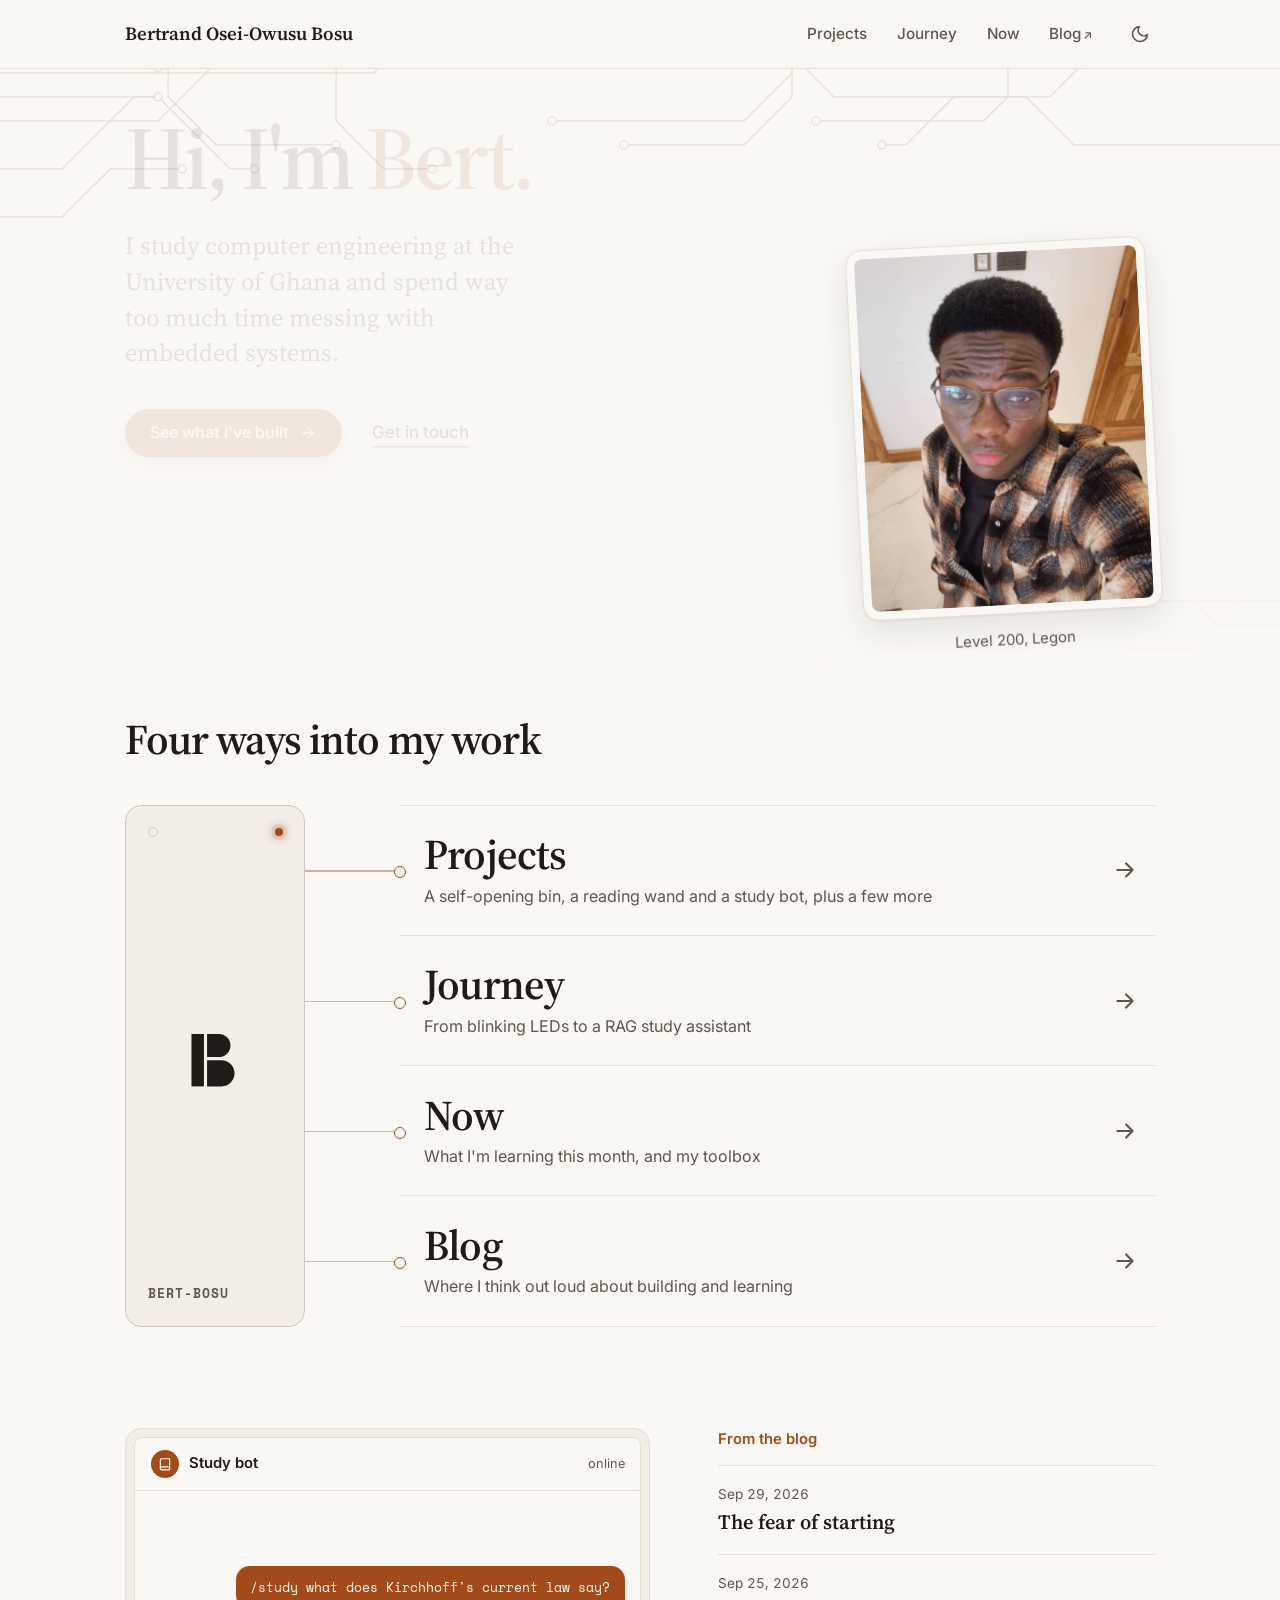
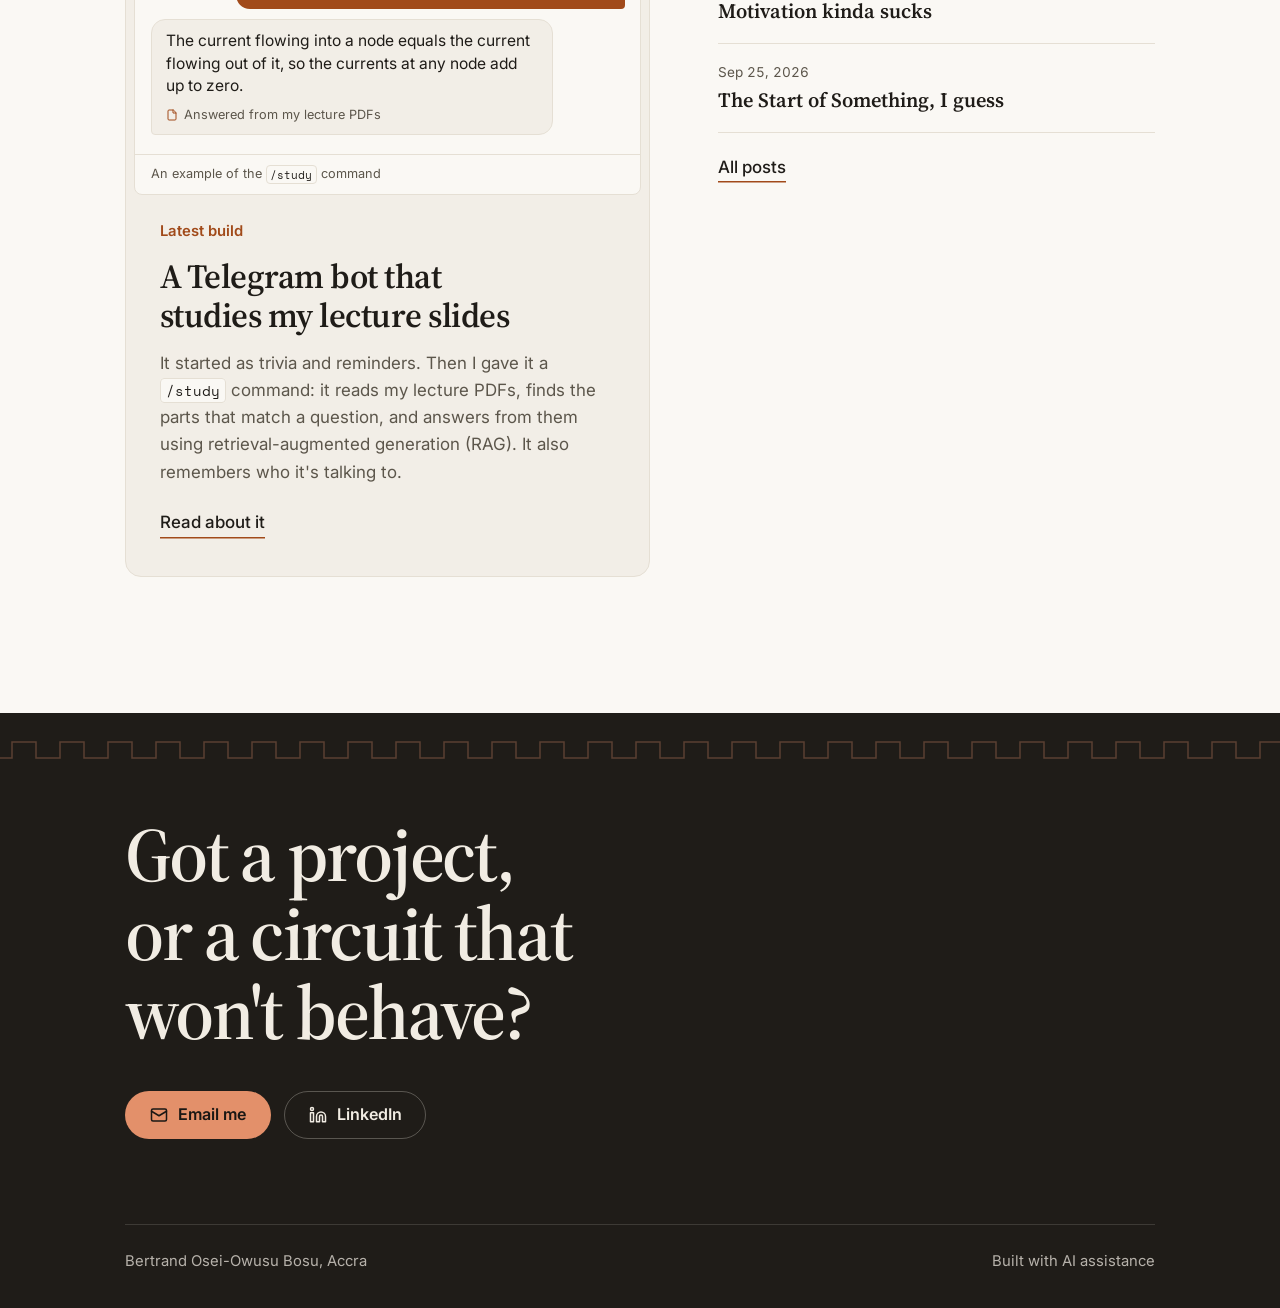
==== index.html @ 5077867e "Redesign: a quieter circuit look with much more motion Applies the "unslop" design rules across ever" ====
<!DOCTYPE html>
<html lang="en">
<head>
  <meta charset="UTF-8">
  <meta name="viewport" content="width=device-width, initial-scale=1, viewport-fit=cover">
  <title>Bertrand Osei-Owusu Bosu</title>
  <meta name="description" content="I study computer engineering at the University of Ghana and build embedded systems and applied AI projects.">
  <meta property="og:type" content="website">
  <meta property="og:title" content="Bertrand Osei-Owusu Bosu">
  <meta property="og:description" content="I study computer engineering at the University of Ghana and build embedded systems and applied AI projects.">
  <meta property="og:url" content="https://bertqrt.github.io/Bert-portfolio/">
  <meta property="og:image" content="https://bertqrt.github.io/Bert-portfolio/media/og.jpg">
  <meta property="og:image:width" content="1200">
  <meta property="og:image:height" content="630">
  <meta property="og:image:alt" content="Bertrand Osei-Owusu Bosu, computer engineering student at the University of Ghana">
  <meta name="twitter:card" content="summary_large_image">
  <meta name="theme-color" content="#faf8f4" media="(prefers-color-scheme: light)">
  <meta name="theme-color" content="#171513" media="(prefers-color-scheme: dark)">
  <link rel="icon" href="data:image/svg+xml,%3Csvg xmlns='http://www.w3.org/2000/svg' viewBox='0 0 64 64'%3E%3Crect width='64' height='64' rx='14' fill='%232c4e72'/%3E%3Cg transform='translate(11 11) scale(0.42)' fill='%23faf7f2'%3E%3Cpath d='M12 8H32V92H12Z'/%3E%3Cpath d='M37 8H56A18.5 18.5 0 0 1 56 45H37Z'/%3E%3Cpath d='M37 50H60A21 21 0 0 1 60 92H37Z'/%3E%3C/g%3E%3C/svg%3E">
  <script>
    (function () {
      var theme = null;
      try { theme = localStorage.getItem('theme'); } catch (e) {}
      if (!theme) theme = window.matchMedia('(prefers-color-scheme: dark)').matches ? 'dark' : 'light';
      document.documentElement.setAttribute('data-theme', theme);
    })();
  </script>
  <link rel="preconnect" href="https://fonts.googleapis.com">
  <link rel="preconnect" href="https://fonts.gstatic.com" crossorigin>
  <link href="https://fonts.googleapis.com/css2?family=Inter:wght@400;500;600&family=Source+Serif+4:opsz,wght@8..60,400;8..60,600&family=Space+Mono:wght@400;700&display=swap" rel="stylesheet">
  <link rel="stylesheet" href="style.css?v=25">
</head>
<body>
  <header class="site-header">
    <div class="wrap header-inner">
      <a class="home-link" href="index.html" aria-label="Bertrand Osei-Owusu Bosu, home" aria-current="page"><svg class="mark" viewBox="0 0 100 100" fill="currentColor" aria-hidden="true"><path d="M12 8H32V92H12Z"/><path d="M37 8H56A18.5 18.5 0 0 1 56 45H37Z"/><path d="M37 50H60A21 21 0 0 1 60 92H37Z"/></svg><span class="name">Bertrand Osei-Owusu Bosu</span></a>
      <nav class="nav" aria-label="Main">
        <a href="projects.html">Projects</a>
        <a href="journey.html">Journey</a>
        <a href="now.html">Now</a>
        <a class="ext" href="https://bertqrt.github.io/bertrandbosu-blog1/">Blog<span aria-hidden="true">&#8599;</span></a>
      </nav>
      <button class="theme-toggle" id="theme-toggle" type="button" aria-label="Toggle light and dark mode">
        <svg class="icon-moon" viewBox="0 0 24 24" fill="none" stroke="currentColor" stroke-width="2" stroke-linecap="round" stroke-linejoin="round" aria-hidden="true"><path d="M21 12.79A9 9 0 1111.21 3a7 7 0 009.79 9.79z"/></svg>
        <svg class="icon-sun" viewBox="0 0 24 24" fill="none" stroke="currentColor" stroke-width="2" stroke-linecap="round" stroke-linejoin="round" aria-hidden="true"><circle cx="12" cy="12" r="4"/><path d="M12 2v2M12 20v2M4.93 4.93l1.41 1.41M17.66 17.66l1.41 1.41M2 12h2M20 12h2M4.93 19.07l1.41-1.41M17.66 6.34l1.41-1.41"/></svg>
      </button>
    </div>
    <span class="scroll-progress" aria-hidden="true"></span>
  </header>

  <main class="wrap">
    <section class="hero">
      <div class="hero-circuit" aria-hidden="true"></div>
      <div class="hero-text">
        <h1 class="split-words">Hi, I'm <span class="accent">Bert.</span></h1>
        <p class="lede">I study computer engineering at the University of Ghana and spend way too much time messing with embedded systems.</p>
        <div class="hero-actions">
          <a class="btn btn-primary magnetic" href="projects.html"><span class="btn-label">See what I've built</span><span class="arrow" aria-hidden="true"><svg viewBox="0 0 24 24" fill="none" stroke="currentColor" stroke-width="2" stroke-linecap="round" stroke-linejoin="round"><path d="M5 12h14M13 6l6 6-6 6"/></svg><svg viewBox="0 0 24 24" fill="none" stroke="currentColor" stroke-width="2" stroke-linecap="round" stroke-linejoin="round"><path d="M5 12h14M13 6l6 6-6 6"/></svg></span></a>
          <a class="link" href="#contact">Get in touch</a>
        </div>
      </div>
      <figure class="photo">
        <div class="photo-card">
          <div class="photo-frame"><img src="photo.jpg" alt="Bert, in a plaid shirt and glasses" width="810" height="1080"></div>
        </div>
        <figcaption class="photo-caption">Level 200, Legon</figcaption>
      </figure>
    </section>

    <section class="board-section" aria-labelledby="board-title">
      <h2 id="board-title" class="section-title split-words">Four ways into my work</h2>
      <div class="board">
        <div class="chip" aria-hidden="true">
          <span class="chip-top"><span class="chip-notch"></span><span class="chip-led"></span></span>
          <svg class="mark" viewBox="0 0 100 100" fill="currentColor"><path d="M12 8H32V92H12Z"/><path d="M37 8H56A18.5 18.5 0 0 1 56 45H37Z"/><path d="M37 50H60A21 21 0 0 1 60 92H37Z"/></svg>
          <span class="chip-name" data-scramble>BERT-BOSU</span>
        </div>
        <ol class="pads">
          <li><a class="pad" href="projects.html"><span class="pulse"></span><span class="pad-text"><span class="pad-title">Projects</span><span class="pad-desc">A self-opening bin, a reading wand and a study bot, plus a few more</span></span><svg class="pad-arrow" viewBox="0 0 24 24" fill="none" stroke="currentColor" stroke-width="2" stroke-linecap="round" stroke-linejoin="round" aria-hidden="true"><path d="M5 12h14M13 6l6 6-6 6"/></svg></a></li>
          <li><a class="pad" href="journey.html"><span class="pulse"></span><span class="pad-text"><span class="pad-title">Journey</span><span class="pad-desc">From blinking LEDs to a RAG study assistant</span></span><svg class="pad-arrow" viewBox="0 0 24 24" fill="none" stroke="currentColor" stroke-width="2" stroke-linecap="round" stroke-linejoin="round" aria-hidden="true"><path d="M5 12h14M13 6l6 6-6 6"/></svg></a></li>
          <li><a class="pad" href="now.html"><span class="pulse"></span><span class="pad-text"><span class="pad-title">Now</span><span class="pad-desc">What I'm learning this month, and my toolbox</span></span><svg class="pad-arrow" viewBox="0 0 24 24" fill="none" stroke="currentColor" stroke-width="2" stroke-linecap="round" stroke-linejoin="round" aria-hidden="true"><path d="M5 12h14M13 6l6 6-6 6"/></svg></a></li>
          <li><a class="pad" href="https://bertqrt.github.io/bertrandbosu-blog1/"><span class="pulse"></span><span class="pad-text"><span class="pad-title">Blog</span><span class="pad-desc">Where I think out loud about building and learning</span></span><svg class="pad-arrow" viewBox="0 0 24 24" fill="none" stroke="currentColor" stroke-width="2" stroke-linecap="round" stroke-linejoin="round" aria-hidden="true"><path d="M5 12h14M13 6l6 6-6 6"/></svg></a></li>
        </ol>
      </div>
    </section>

    <section class="split">
      <article class="feature">
        <figure class="chat" role="img" aria-label="An example chat: I send the bot /study what does Kirchhoff's current law say?, and it answers from my lecture PDFs that the current flowing into a node equals the current flowing out of it.">
          <div class="chat-top" aria-hidden="true">
            <span class="chat-avatar"><svg viewBox="0 0 24 24" fill="none" stroke="currentColor" stroke-width="2" stroke-linecap="round" stroke-linejoin="round"><path d="M4 19.5A2.5 2.5 0 0 1 6.5 17H20V3H6.5A2.5 2.5 0 0 0 4 5.5z"/><path d="M4 19.5A2.5 2.5 0 0 0 6.5 22H20v-5"/></svg></span>
            <span class="chat-name">Study bot</span>
            <span class="chat-status">online</span>
          </div>
          <ol class="chat-log" aria-hidden="true">
            <li class="msg msg-user"><span class="msg-text">/study what does Kirchhoff's current law say?</span></li>
            <li class="msg msg-bot">The current flowing into a node equals the current flowing out of it, so the currents at any node add up to zero.<span class="msg-source"><svg viewBox="0 0 24 24" fill="none" stroke="currentColor" stroke-width="2" stroke-linecap="round" stroke-linejoin="round"><path d="M14 2H6a2 2 0 0 0-2 2v16a2 2 0 0 0 2 2h12a2 2 0 0 0 2-2V8z"/><path d="M14 2v6h6"/></svg>Answered from my lecture PDFs</span></li>
            <li class="msg-typing"><span></span><span></span><span></span></li>
          </ol>
          <figcaption class="chat-caption" aria-hidden="true">An example of the <code>/study</code> command</figcaption>
        </figure>
        <div class="feature-body">
          <p class="eyebrow">Latest build</p>
          <h3>A Telegram bot that studies my lecture slides</h3>
          <p>It started as trivia and reminders. Then I gave it a <code>/study</code> command: it reads my lecture PDFs, finds the parts that match a question, and answers from them using retrieval-augmented generation (RAG). It also remembers who it's talking to.</p>
          <a class="link" href="projects.html#telegram-bot">Read about it</a>
        </div>
      </article>
      <div class="writing">
        <p class="eyebrow">From the blog</p>
        <ul class="writing-list">
          <li><a href="https://bertqrt.github.io/bertrandbosu-blog1/writing/the-fear-of-starting/"><span class="date">Sep 29, 2026</span><span class="title">The fear of starting</span><svg viewBox="0 0 24 24" fill="none" stroke="currentColor" stroke-width="2" stroke-linecap="round" stroke-linejoin="round" aria-hidden="true"><path d="M7 17 17 7M8 7h9v9"/></svg></a></li>
          <li><a href="https://bertqrt.github.io/bertrandbosu-blog1/writing/motivation-kinda-sucks/"><span class="date">Sep 25, 2026</span><span class="title">Motivation kinda sucks</span><svg viewBox="0 0 24 24" fill="none" stroke="currentColor" stroke-width="2" stroke-linecap="round" stroke-linejoin="round" aria-hidden="true"><path d="M7 17 17 7M8 7h9v9"/></svg></a></li>
          <li><a href="https://bertqrt.github.io/bertrandbosu-blog1/writing/the-start-of-something-i-guess/"><span class="date">Sep 25, 2026</span><span class="title">The Start of Something, I guess</span><svg viewBox="0 0 24 24" fill="none" stroke="currentColor" stroke-width="2" stroke-linecap="round" stroke-linejoin="round" aria-hidden="true"><path d="M7 17 17 7M8 7h9v9"/></svg></a></li>
        </ul>
        <a class="link writing-more" href="https://bertqrt.github.io/bertrandbosu-blog1/">All posts</a>
      </div>
    </section>
  </main>

  <footer class="site-footer" id="contact">
    <div class="clock-wave" aria-hidden="true"></div>
    <div class="wrap footer-inner">
      <p class="footer-big split-words">Got a project, or a circuit that won't behave?</p>
      <div class="footer-actions">
        <a class="btn btn-primary magnetic email-link" href="#" data-user="bertrandoseiowusu22" data-domain="gmail.com"><svg viewBox="0 0 24 24" fill="none" stroke="currentColor" stroke-width="2" stroke-linecap="round" stroke-linejoin="round" aria-hidden="true"><rect x="2" y="4" width="20" height="16" rx="2"/><path d="m22 7-10 6L2 7"/></svg><span class="btn-label">Email me</span></a>
        <a class="btn btn-ghost magnetic" href="https://www.linkedin.com/in/bertbnk/"><svg viewBox="0 0 24 24" fill="none" stroke="currentColor" stroke-width="2" stroke-linecap="round" stroke-linejoin="round" aria-hidden="true"><path d="M16 8a6 6 0 0 1 6 6v7h-4v-7a2 2 0 0 0-4 0v7h-4v-7a6 6 0 0 1 6-6z"/><rect x="2" y="9" width="4" height="12"/><circle cx="4" cy="4" r="2"/></svg><span class="btn-label">LinkedIn</span></a>
      </div>
      <div class="footer-bottom">
        <span>Bertrand Osei-Owusu Bosu, Accra</span>
        <span>Built with AI assistance</span>
      </div>
    </div>
  </footer>

  <div class="toast" role="status" aria-live="polite"></div>

  <button id="back-to-top" class="back-to-top" type="button" aria-label="Back to top">
    <svg class="ring" viewBox="0 0 50 50" aria-hidden="true"><circle cx="25" cy="25" r="24"/></svg>
    <svg class="arrow-up" viewBox="0 0 24 24" fill="none" stroke="currentColor" stroke-width="2" stroke-linecap="round" stroke-linejoin="round" aria-hidden="true"><path d="M12 19V5M5 12l7-7 7 7"/></svg>
  </button>

  <script src="script.js?v=25"></script>
</body>
</html>
---- style.css ----
* { margin: 0; padding: 0; box-sizing: border-box; }

a, button { -webkit-tap-highlight-color: rgba(0, 0, 0, 0); }

/* ==========================================================================
   Design tokens
   One accent (copper), one type scale, one spacing rhythm, one set of easings.
   Dark values live under [data-theme="dark"].
   ========================================================================== */

:root {
  --paper: #faf8f4;
  --paper-2: #f2eee7;
  --ink: #1f1c18;
  --ink-soft: #5c564b;
  --line: #e5dfd4;
  --line-strong: #cfc7b9;
  --copper: #a14a1a;
  --on-copper: #fffaf4;
  --copper-wash: color-mix(in srgb, var(--copper) 10%, transparent);
  --accent: var(--copper);
  --dark: #1f1c18;          /* the always-dark footer and video bezel */
  --dark-ink: #f1ece3;
  --on-dark: #e3906a;       /* copper on the dark surfaces */
  --header-bg: rgba(250, 248, 244, 0.72);
  --header-solid: rgba(250, 248, 244, 0.96);
  --shadow: 0 1px 2px rgba(31, 28, 24, 0.06), 0 12px 32px rgba(31, 28, 24, 0.1);

  --serif: "Source Serif 4", Georgia, serif;
  --sans: "Inter", system-ui, sans-serif;
  --mono: "Space Mono", ui-monospace, monospace;

  --fs-display: clamp(3rem, 7vw, 5.75rem);
  --fs-h1: clamp(2.5rem, 6.4vw, 4.75rem);
  --fs-h2: clamp(1.75rem, 3.6vw, 2.5rem);
  --fs-h3: clamp(1.5rem, 2.8vw, 2rem);
  --fs-lede: clamp(1.15rem, 2.2vw, 1.45rem);
  --fs-small: 0.875rem;
  --fs-xs: 0.75rem;

  --r-lg: 16px;
  --r-md: 10px;
  --r-sm: 6px;

  --ease-out: cubic-bezier(0.16, 1, 0.3, 1);
  --ease-in: cubic-bezier(0.7, 0, 0.84, 0);
  --ease-in-out: cubic-bezier(0.65, 0, 0.35, 1);
  --ease-spring: cubic-bezier(0.34, 1.56, 0.64, 1);

  --gutter: 1.5rem;
  --max: 1080px;
}

[data-theme="dark"] {
  --paper: #171513;
  --paper-2: #201d1a;
  --ink: #f1ece3;
  --ink-soft: #aea597;
  --line: #2f2a25;
  --line-strong: #48413a;
  --copper: #e3906a;
  --on-copper: #1a1714;
  --dark: #0f0e0c;
  --header-bg: rgba(23, 21, 19, 0.72);
  --header-solid: rgba(23, 21, 19, 0.96);
  --shadow: 0 1px 2px rgba(0, 0, 0, 0.3), 0 12px 32px rgba(0, 0, 0, 0.4);
}

@media (prefers-reduced-motion: no-preference) {
  html { scroll-behavior: smooth; }
}

body {
  background: var(--paper);
  color: var(--ink);
  font-family: var(--sans);
  font-size: 1rem;
  line-height: 1.6;
  overflow-x: hidden;
  -webkit-font-smoothing: antialiased;
}

a { color: inherit; text-decoration: none; }

a:focus-visible,
button:focus-visible {
  outline: 2px solid var(--copper);
  outline-offset: 3px;
  border-radius: 2px;
}

::selection { background: var(--copper); color: var(--on-copper); }

h1, h2, h3 { text-wrap: balance; }
p { text-wrap: pretty; }

.wrap {
  max-width: var(--max);
  margin: 0 auto;
  padding: 0 var(--gutter);
}

/* Small upright label above a block */
.eyebrow {
  font-size: var(--fs-small);
  font-weight: 600;
  color: var(--copper);
  margin-bottom: 0.75rem;
}

.num { font-variant-numeric: tabular-nums; }

/* ==========================================================================
   Header
   ========================================================================== */

/* Phones get a near-solid header; the frosted blur has to be redrawn every
   frame of a scroll, which only desktop GPUs handle well. */
.site-header {
  position: sticky;
  top: 0;
  z-index: 20;
  background: var(--header-solid);
  border-bottom: 1px solid var(--line);
}

@media (hover: hover) and (pointer: fine) {
  @supports ((backdrop-filter: blur(1px)) or (-webkit-backdrop-filter: blur(1px))) {
    .site-header {
      background: var(--header-bg);
      backdrop-filter: blur(14px) saturate(1.2);
      -webkit-backdrop-filter: blur(14px) saturate(1.2);
    }
  }
}

/* How far down the page you are, as a copper trace along the header's edge */
.scroll-progress {
  position: absolute;
  left: 0;
  right: 0;
  bottom: -1px;
  height: 2px;
  background: var(--copper);
  transform-origin: 0 50%;
  transform: scaleX(0);
  pointer-events: none;
}

.header-inner {
  display: flex;
  align-items: center;
  gap: 2rem;
  height: 4rem;
}

.home-link {
  position: relative;
  display: inline-flex;
  align-items: center;
  min-height: 2.2rem;
  font-family: var(--serif);
  font-weight: 600;
  font-size: 1.1rem;
  white-space: nowrap;
  transition: color 0.15s ease;
}

/* Scrolled down, the name folds into the B mark. script.js splits the name
   into letters and toggles .folded on the header. */
.home-link .name { display: inline-block; }

.home-link .ch {
  display: inline-block;
  white-space: pre;
  transition:
    transform 0.5s var(--ease-out) var(--unfold-d, 0ms),
    opacity 0.4s ease var(--unfold-d, 0ms);
}

.folded .home-link .ch {
  transform: translateX(var(--x, 0));
  opacity: 0;
  transition:
    transform 0.45s var(--ease-in-out) var(--fold-d, 0ms),
    opacity 0.32s ease calc(var(--fold-d, 0ms) + 0.12s);
}

.home-link .mark {
  position: absolute;
  left: 0;
  top: 50%;
  width: 1.75rem;
  height: 1.75rem;
  margin-top: -0.875rem;
  opacity: 0;
  transform: scale(0.72);
  transform-origin: 20% 55%;
  transition: transform 0.35s var(--ease-in-out), opacity 0.22s ease;
  pointer-events: none;
}

.folded .home-link .mark {
  opacity: 1;
  transform: none;
  transition: transform 0.5s var(--ease-spring) 0.3s, opacity 0.28s ease 0.3s;
  pointer-events: auto;
}

.folded .home-link .name { pointer-events: none; }

@media (prefers-reduced-motion: reduce) {
  .home-link .ch, .folded .home-link .ch,
  .home-link .mark, .folded .home-link .mark { transition: opacity 0.15s ease; transform: none; }
}

.home-link:hover { color: var(--copper); }

.nav {
  display: flex;
  gap: 1.75rem;
  margin-left: auto;
  font-size: 0.9rem;
  font-weight: 500;
}

.nav a {
  position: relative;
  color: var(--ink-soft);
  padding: 0.6rem 0;
  transition: color 0.15s ease;
}

/* Hover draws an underline from the left; the current page keeps it */
.nav a::after {
  content: "";
  position: absolute;
  left: 0;
  right: 0;
  bottom: 0.2rem;
  height: 1.5px;
  background: currentColor;
  border-radius: 2px;
  transform: scaleX(0);
  transform-origin: right center;
  transition: transform 0.4s var(--ease-out);
}

.nav a:hover { color: var(--ink); }
.nav a:hover::after { transform: scaleX(1); transform-origin: left center; }

.nav a[aria-current="page"] { color: var(--ink); }
.nav a[aria-current="page"]::after {
  background: var(--copper);
  height: 2px;
  bottom: -2px;
  transform: scaleX(1);
}

.nav .ext span { font-size: 0.8em; margin-left: 0.15em; }

.theme-toggle {
  position: relative;
  background: none;
  border: none;
  cursor: pointer;
  color: var(--ink-soft);
  display: inline-flex;
  align-items: center;
  padding: 0.25rem;
  transition: color 0.15s ease;
}

.theme-toggle::after { content: ""; position: absolute; inset: -10px; }
.theme-toggle:hover { color: var(--copper); }
.theme-toggle svg { width: 20px; height: 20px; }
.theme-toggle .icon-sun { display: none; }
[data-theme="dark"] .theme-toggle .icon-sun { display: block; }
[data-theme="dark"] .theme-toggle .icon-moon { display: none; }

/* ==========================================================================
   Buttons and links
   ========================================================================== */

.btn {
  position: relative;
  display: inline-flex;
  align-items: center;
  gap: 0.6rem;
  min-height: 48px;
  padding: 0 1.4rem;
  border-radius: 999px;
  font-weight: 600;
  font-size: 0.95rem;
  border: 1.5px solid transparent;
  cursor: pointer;
  translate: var(--mx, 0) var(--my, 0);
  transition:
    translate 0.5s var(--ease-out),
    scale 0.2s var(--ease-out),
    background-color 0.2s ease,
    color 0.2s ease,
    border-color 0.2s ease,
    box-shadow 0.3s ease;
}

.btn svg { width: 18px; height: 18px; flex-shrink: 0; }
.btn .btn-label { translate: var(--lx, 0) var(--ly, 0); transition: translate 0.5s var(--ease-out); }

.btn-primary {
  background: var(--copper);
  color: var(--on-copper);
  box-shadow: 0 6px 20px -6px color-mix(in srgb, var(--copper) 70%, transparent);
}

.btn-primary:hover {
  box-shadow: 0 10px 28px -6px color-mix(in srgb, var(--copper) 80%, transparent);
}

.btn-ghost {
  border-color: var(--line-strong);
  color: var(--ink);
}

.btn-ghost:hover { border-color: var(--ink); }

.btn:active { scale: 0.96; }

/* The arrow slides out and a copy slides in behind it */
.btn .arrow { position: relative; width: 18px; height: 18px; overflow: hidden; }
.btn .arrow svg { position: absolute; inset: 0; transition: transform 0.45s var(--ease-out); }
.btn .arrow svg + svg { transform: translateX(-120%); }
.btn:hover .arrow svg:first-child { transform: translateX(120%); }
.btn:hover .arrow svg + svg { transform: none; }

/* On the dark footer */
.site-footer .btn-primary { background: var(--on-dark); color: #1a1714; box-shadow: none; }
.site-footer .btn-primary:hover { box-shadow: 0 0 0 6px rgba(227, 144, 106, 0.18); }
.site-footer .btn-ghost { border-color: rgba(241, 236, 227, 0.28); color: var(--dark-ink); }
.site-footer .btn-ghost:hover { border-color: var(--dark-ink); }

/* Underlined text link: the copper line wipes away and redraws on hover */
.link {
  position: relative;
  display: inline-block;
  font-weight: 500;
  padding-bottom: 2px;
  background:
    linear-gradient(var(--copper), var(--copper)) 0 100% / 100% 1.5px no-repeat;
  transition: color 0.15s ease;
}

.link:hover { color: var(--copper); animation: relink 0.6s var(--ease-out); }

@keyframes relink {
  0% { background-size: 100% 1.5px; background-position: 100% 100%; }
  45% { background-size: 0% 1.5px; background-position: 100% 100%; }
  46% { background-size: 0% 1.5px; background-position: 0 100%; }
  100% { background-size: 100% 1.5px; background-position: 0 100%; }
}

/* ==========================================================================
   Home: hero
   ========================================================================== */

.hero {
  position: relative;
  isolation: isolate;
  display: grid;
  grid-template-columns: minmax(0, 1fr) 300px;
  gap: 4rem;
  align-items: center;
  padding: 6rem 0 6rem;
}

/* Faint PCB traces behind the hero, drawn by script.js. A copper copy of
   them shows through a soft circle that follows the cursor. */
.hero-circuit {
  position: absolute;
  z-index: -1;
  top: -4rem;
  bottom: 0;
  left: 50%;
  width: 100vw;
  margin-left: -50vw;
  pointer-events: none;
  -webkit-mask-image: linear-gradient(to bottom, #000 55%, transparent);
  mask-image: linear-gradient(to bottom, #000 55%, transparent);
}

.hero-circuit svg { position: absolute; inset: 0; width: 100%; height: 100%; overflow: visible; }
.hero-circuit .bed path { stroke: var(--line); }
.hero-circuit .bed circle { stroke: var(--line); fill: var(--paper); }
.hero-circuit .flow path { stroke: var(--copper); stroke-linecap: round; }
.hero-circuit .hot { opacity: 0; transition: opacity 0.4s ease; }
.hero-circuit .hot path { stroke: var(--copper); }
.hero-circuit .hot circle { stroke: var(--copper); fill: var(--paper); }
.hero-circuit.lit .hot { opacity: 0.7; }

.hero-circuit .hot {
  -webkit-mask-image: radial-gradient(220px circle at var(--cx, -999px) var(--cy, -999px), #000 0%, transparent 70%);
  mask-image: radial-gradient(220px circle at var(--cx, -999px) var(--cy, -999px), #000 0%, transparent 70%);
}

.hero h1 {
  font-family: var(--serif);
  font-weight: 600;
  font-size: var(--fs-display);
  line-height: 1;
  letter-spacing: -0.035em;
  margin-bottom: 1.5rem;
}

.hero h1 .accent { color: var(--copper); }

.lede {
  font-family: var(--serif);
  font-size: var(--fs-lede);
  line-height: 1.45;
  max-width: 34ch;
  margin-bottom: 2.25rem;
}

.hero-actions {
  display: flex;
  flex-wrap: wrap;
  align-items: center;
  gap: 1.75rem;
}

/* Photo: a clean card that tilts toward the cursor */
.photo {
  justify-self: end;
  width: 100%;
  max-width: 300px;
  perspective: 900px;
}

.photo-card {
  position: relative;
  padding: 8px;
  border-radius: var(--r-lg);
  background: var(--paper);
  border: 1px solid var(--line);
  box-shadow: var(--shadow);
  transform: rotateX(var(--rx, 0deg)) rotateY(var(--ry, 0deg));
  transform-style: preserve-3d;
  transition: transform 0.6s var(--ease-out);
}

.photo-card.tilting { transition: transform 0.12s linear; }

/* the glare that follows the cursor across the card */
.photo-card::after {
  content: "";
  position: absolute;
  inset: 0;
  border-radius: inherit;
  background: radial-gradient(circle at var(--gx, 50%) var(--gy, 0%), rgba(255, 255, 255, 0.35), transparent 55%);
  opacity: 0;
  transition: opacity 0.4s ease;
  pointer-events: none;
}

.photo-card.tilting::after { opacity: 1; }

/* inner radius = outer radius - padding */
.photo-frame {
  position: relative;
  aspect-ratio: 4 / 5;
  overflow: hidden;
  border-radius: calc(var(--r-lg) - 8px);
  background: var(--paper-2);
}

.photo-frame img {
  display: block;
  width: 100%;
  height: 100%;
  object-fit: cover;
  object-position: 50% 30%;
}

/* Loading state: a shimmer until the photo arrives, then it fades in */
.js .photo-frame:not(.loaded) img { opacity: 0; }
.js .photo-frame img { transition: opacity 0.6s ease; }
.js .photo-frame:not(.loaded)::before {
  content: "";
  position: absolute;
  inset: 0;
  background: linear-gradient(100deg, transparent 30%, color-mix(in srgb, var(--paper) 70%, transparent) 50%, transparent 70%);
  background-size: 250% 100%;
  animation: shimmer 1.4s linear infinite;
}

@keyframes shimmer { from { background-position: 150% 0; } to { background-position: -100% 0; } }

.photo-caption {
  margin-top: 0.9rem;
  font-size: var(--fs-small);
  color: var(--ink-soft);
  text-align: center;
}

/* ==========================================================================
   Home: the board (main navigation)
   ========================================================================== */

.board-section { padding: 2rem 0 6rem; }

.section-title {
  font-family: var(--serif);
  font-weight: 600;
  font-size: var(--fs-h2);
  line-height: 1.1;
  letter-spacing: -0.02em;
  margin-bottom: 2.5rem;
}

.board {
  display: grid;
  grid-template-columns: 180px minmax(0, 1fr);
  column-gap: 5.5rem;
}

/* The chip: an outline with an orientation dot, a power LED and its marking */
.chip {
  position: relative;
  border-radius: var(--r-lg);
  border: 1.5px solid var(--line-strong);
  background: var(--paper-2);
  padding: 1.25rem;
  display: flex;
  flex-direction: column;
  justify-content: space-between;
  min-height: 100%;
}

.chip-top { display: flex; align-items: center; justify-content: space-between; }

.chip-notch {
  width: 10px;
  height: 10px;
  border-radius: 50%;
  border: 1.5px solid var(--line-strong);
}

.chip-led {
  width: 8px;
  height: 8px;
  border-radius: 50%;
  background: var(--line-strong);
  transition: background-color 0.3s ease 0.9s, box-shadow 0.3s ease 0.9s;
}

.board.powered .chip-led {
  background: var(--copper);
  box-shadow: 0 0 0 4px var(--copper-wash), 0 0 12px var(--copper);
}

.chip .mark {
  width: 46%;
  margin: 1.5rem auto;
  color: var(--line-strong);
  transition: color 0.6s ease 0.6s;
}

.board.powered .chip .mark { color: var(--ink); }

.chip-name {
  font-family: var(--mono);
  font-weight: 700;
  font-size: var(--fs-xs);
  letter-spacing: 0.08em;
  color: var(--ink-soft);
}

.pads { list-style: none; }

.pad {
  position: relative;
  display: grid;
  grid-template-columns: minmax(0, 1fr) auto;
  align-items: center;
  gap: 1.5rem;
  padding: 1.5rem 1rem 1.5rem 0;
  border-bottom: 1px solid var(--line);
  background: linear-gradient(90deg, var(--copper-wash), transparent 85%) no-repeat 0 0 / 0% 100%;
  transition: background-size 0.6s var(--ease-out);
}

.pads li:first-child .pad { border-top: 1px solid var(--line); }

/* The copper trace from the chip to this row */
.pad::before {
  content: "";
  position: absolute;
  top: 50%;
  right: 100%;
  width: 5.5rem;
  height: 1.5px;
  background: var(--copper);
  opacity: 0.4;
  transform-origin: left center;
  transition: opacity 0.2s ease;
}

/* The via where the trace lands */
.pad::after {
  content: "";
  position: absolute;
  top: 50%;
  left: -5px;
  width: 10px;
  height: 10px;
  margin-top: -4px;
  border-radius: 50%;
  background: var(--paper);
  border: 1.5px solid var(--copper);
  transition: background-color 0.2s ease;
}

.pad-text { padding-left: 1.5rem; transition: transform 0.5s var(--ease-out); }

.pad-title {
  display: block;
  font-family: var(--serif);
  font-weight: 600;
  font-size: var(--fs-h2);
  line-height: 1.1;
  letter-spacing: -0.02em;
  transition: color 0.2s ease;
}

.pad-desc {
  display: block;
  color: var(--ink-soft);
  font-size: 0.95rem;
  margin-top: 0.35rem;
}

.pad-arrow {
  width: 26px;
  height: 26px;
  color: var(--ink-soft);
  transition: transform 0.5s var(--ease-out), color 0.2s ease;
}

.pad:hover, .pad:focus-visible { background-size: 100% 100%; }
.pad:hover .pad-text, .pad:focus-visible .pad-text { transform: translateX(0.5rem); }
.pad:hover::before, .pad:focus-visible::before { opacity: 1; }
.pad:hover::after, .pad:focus-visible::after { background: var(--copper); }
.pad:hover .pad-title, .pad:focus-visible .pad-title { color: var(--copper); }
.pad:hover .pad-arrow, .pad:focus-visible .pad-arrow { transform: translateX(4px) rotate(-45deg); color: var(--copper); }

/* A pulse of current runs along the trace on hover */
.pulse {
  position: absolute;
  top: 50%;
  right: 100%;
  width: 5.5rem;
  height: 6px;
  margin-top: -2.25px;
  overflow: hidden;
  pointer-events: none;
}

.pulse::before {
  content: "";
  position: absolute;
  inset: 0;
  background: linear-gradient(90deg, transparent calc(100% - 18px), var(--copper) calc(100% - 18px));
  border-radius: 3px;
  opacity: 0;
  transform: translateX(-100%);
}

@media (prefers-reduced-motion: no-preference) {
  .pad:hover .pulse::before,
  .pad:focus-visible .pulse::before { animation: current 0.8s linear infinite; }
}

@keyframes current {
  0% { transform: translateX(-100%); opacity: 1; }
  100% { transform: translateX(100%); opacity: 1; }
}

/* ==========================================================================
   Home: latest build + writing
   ========================================================================== */

.split {
  display: grid;
  grid-template-columns: minmax(0, 1.2fr) minmax(0, 1fr);
  gap: 4rem;
  padding: 0 0 6rem;
}

.feature {
  align-self: start;
  padding: 8px;
  border-radius: var(--r-lg);
  border: 1px solid var(--line);
  background: var(--paper-2);
}

.feature-body { padding: 1.5rem 1.5rem 1.75rem; }

.feature h3 {
  font-family: var(--serif);
  font-weight: 600;
  font-size: var(--fs-h3);
  line-height: 1.15;
  letter-spacing: -0.015em;
  margin-bottom: 0.9rem;
}

.feature p:not(.eyebrow) {
  color: var(--ink-soft);
  max-width: 52ch;
  margin-bottom: 1.4rem;
}

.feature code,
.project code {
  font-family: var(--mono);
  font-size: 0.85em;
  background: var(--paper);
  border: 1px solid var(--line);
  border-radius: 4px;
  padding: 0.05em 0.35em;
  color: var(--ink);
}

.project code { background: var(--paper-2); }

/* The study bot, shown working: an example /study exchange that plays when
   the card scrolls into view. Inner radius = card radius - card padding. */
.chat {
  border-radius: calc(var(--r-lg) - 8px);
  background: var(--paper);
  border: 1px solid var(--line);
  overflow: hidden;
}

.chat-top {
  display: flex;
  align-items: center;
  gap: 0.6rem;
  padding: 0.7rem 0.9rem;
  border-bottom: 1px solid var(--line);
  font-size: var(--fs-small);
}

.chat-avatar {
  display: inline-flex;
  align-items: center;
  justify-content: center;
  width: 28px;
  height: 28px;
  border-radius: 50%;
  background: var(--copper);
  color: var(--on-copper);
}

.chat-avatar svg { width: 14px; height: 14px; }

.chat-name { font-weight: 600; }

.chat-status {
  margin-left: auto;
  font-size: var(--fs-xs);
  color: var(--ink-soft);
  transition: color 0.2s ease;
}

.chat[data-step="2"] .chat-status { color: var(--copper); }

.chat-log {
  list-style: none;
  position: relative;
  display: flex;
  flex-direction: column;
  gap: 0.6rem;
  padding: 1rem 0.9rem 1.1rem;
  min-height: 15.5rem;
  justify-content: flex-end;
  font-size: 0.92rem;
  line-height: 1.45;
}

.msg {
  max-width: 85%;
  padding: 0.6rem 0.85rem;
  border-radius: 14px;
}

.msg-user {
  align-self: flex-end;
  background: var(--copper);
  color: var(--on-copper);
  border-bottom-right-radius: 4px;
}

.msg-user .msg-text { font-family: var(--mono); font-size: 0.85em; }

.msg-bot {
  align-self: flex-start;
  background: var(--paper-2);
  border: 1px solid var(--line);
  border-bottom-left-radius: 4px;
}

.msg-source {
  display: flex;
  align-items: center;
  gap: 0.35rem;
  margin-top: 0.45rem;
  font-size: var(--fs-xs);
  color: var(--ink-soft);
}

.msg-source svg { width: 12px; height: 12px; color: var(--copper); }

/* "typing…" sits where the bot's reply will appear */
.msg-typing {
  position: absolute;
  left: 0.9rem;
  bottom: 1.1rem;
  display: flex;
  gap: 4px;
  padding: 0.75rem 0.9rem;
  background: var(--paper-2);
  border: 1px solid var(--line);
  border-radius: 14px;
  border-bottom-left-radius: 4px;
}

.msg-typing span {
  width: 6px;
  height: 6px;
  border-radius: 50%;
  background: var(--ink-soft);
}

.chat-caption {
  padding: 0.55rem 0.9rem;
  border-top: 1px solid var(--line);
  font-size: var(--fs-xs);
  color: var(--ink-soft);
}

/* Animation states, set by script.js */
.chat.playing .msg,
.chat.playing .msg-source {
  transition: opacity 0.35s ease, transform 0.55s var(--ease-spring);
}

.chat.playing .msg-user { transform-origin: 100% 100%; }
.chat.playing .msg-bot, .chat.playing .msg-typing { transform-origin: 0 100%; }

.chat.playing[data-step="0"] .msg-user,
.chat.playing:not([data-step="2"]) .msg-typing,
.chat.playing[data-step="0"] .msg-bot,
.chat.playing[data-step="1"] .msg-bot,
.chat.playing[data-step="2"] .msg-bot {
  opacity: 0;
  transform: translateY(8px) scale(0.92);
}

.chat.playing[data-step="3"] .msg-source { opacity: 0; transform: translateY(4px); }
.chat.playing.fading .msg { opacity: 0; transform: translateY(-6px); transition-duration: 0.35s; }

@media (prefers-reduced-motion: no-preference) {
  .msg-typing span { animation: blink 1s ease-in-out infinite; }
  .msg-typing span:nth-child(2) { animation-delay: 0.15s; }
  .msg-typing span:nth-child(3) { animation-delay: 0.3s; }
}

@keyframes blink {
  0%, 60%, 100% { transform: none; opacity: 0.4; }
  30% { transform: translateY(-4px); opacity: 1; }
}

.caret {
  display: inline-block;
  width: 1px;
  height: 1em;
  margin-left: 1px;
  vertical-align: -0.12em;
  background: currentColor;
  animation: caret 0.9s steps(1) infinite;
}

@keyframes caret { 50% { opacity: 0; } }

/* Writing list */
.writing-list { list-style: none; }

.writing-list a {
  position: relative;
  display: grid;
  grid-template-columns: minmax(0, 1fr) auto;
  align-items: center;
  column-gap: 1rem;
  padding: 1.1rem 0;
  border-top: 1px solid var(--line);
}

.writing-list li:last-child a { border-bottom: 1px solid var(--line); }

.writing-list .date {
  grid-row: 1;
  font-size: 0.8rem;
  color: var(--ink-soft);
  font-variant-numeric: tabular-nums;
}

.writing-list .title {
  grid-row: 2;
  font-family: var(--serif);
  font-weight: 600;
  font-size: 1.2rem;
  line-height: 1.3;
  margin-top: 0.15rem;
  transition: color 0.2s ease, transform 0.5s var(--ease-out);
}

.writing-list svg {
  grid-row: 1 / 3;
  grid-column: 2;
  width: 20px;
  height: 20px;
  color: var(--copper);
  opacity: 0;
  transform: translate(-10px, 10px);
  transition: opacity 0.25s ease, transform 0.5s var(--ease-out);
}

.writing-list a:hover .title { color: var(--copper); transform: translateX(4px); }
.writing-list a:hover svg { opacity: 1; transform: none; }

.writing-more { margin-top: 1.25rem; }

/* ==========================================================================
   Page intros (Projects, Journey, Now)
   ========================================================================== */

.page-intro {
  padding: 4rem 0 3rem;
  max-width: 820px;
}

.page-intro h1 {
  font-family: var(--serif);
  font-weight: 600;
  font-size: var(--fs-h1);
  line-height: 1.02;
  letter-spacing: -0.035em;
  margin-bottom: 1.4rem;
}

.page-intro p {
  font-family: var(--serif);
  font-size: var(--fs-lede);
  line-height: 1.45;
  color: var(--ink-soft);
  max-width: 42ch;
}

.back-home {
  display: inline-flex;
  align-items: center;
  gap: 0.45rem;
  min-height: 44px;
  margin-bottom: 1.25rem;
  font-size: var(--fs-small);
  font-weight: 500;
  color: var(--ink-soft);
  transition: color 0.15s ease;
}

.back-home svg {
  width: 1rem;
  height: 1rem;
  transition: transform 0.4s var(--ease-out);
}

.back-home:hover, .back-home:focus-visible { color: var(--copper); }
.back-home:hover svg, .back-home:focus-visible svg { transform: translateX(-4px); }

/* ==========================================================================
   Projects
   ========================================================================== */

/* Filter pills: a single ink pill slides to whichever is chosen */
.filters {
  position: relative;
  display: inline-flex;
  flex-wrap: wrap;
  gap: 0.25rem;
  padding: 4px;
  margin-bottom: 2rem;
  border: 1px solid var(--line);
  border-radius: 999px;
}

.filter-thumb {
  position: absolute;
  top: 0;
  left: 0;
  border-radius: 999px;
  background: var(--ink);
  pointer-events: none;
  opacity: 0;
  transition:
    transform 0.55s var(--ease-spring),
    width 0.55s var(--ease-spring),
    height 0.55s var(--ease-spring);
}

.filters.has-thumb .filter-thumb { opacity: 1; }
.filters.no-anim .filter-thumb { transition: none; }

.filter {
  position: relative;
  display: inline-flex;
  align-items: center;
  gap: 0.4rem;
  font: inherit;
  font-size: var(--fs-small);
  font-weight: 500;
  color: var(--ink-soft);
  background: none;
  border: none;
  border-radius: 999px;
  padding: 0 1rem;
  min-height: 40px;
  cursor: pointer;
  transition: color 0.3s ease;
}

.filter:hover { color: var(--ink); }

.filter-count {
  font-size: var(--fs-xs);
  font-variant-numeric: tabular-nums;
  opacity: 0.65;
}

.filter[aria-pressed="true"] { color: var(--paper); }
.filters:not(.has-thumb) .filter[aria-pressed="true"] { background: var(--ink); }

.project-list { list-style: none; }

.project {
  position: relative;
  display: grid;
  grid-template-columns: 3.5rem minmax(0, 1fr) 280px;
  gap: 0 2.5rem;
  padding: 3rem 0;
  border-top: 1px solid var(--line);
  scroll-margin-top: 5rem;
}

.project:last-child { border-bottom: 1px solid var(--line); }

/* hover draws a copper line along the top border */
.project::before {
  content: "";
  position: absolute;
  top: -1px;
  left: 0;
  right: 0;
  height: 1px;
  background: var(--copper);
  transform: scaleX(0);
  transform-origin: left center;
  transition: transform 0.7s var(--ease-out);
}

@media (hover: hover) {
  .project:hover::before { transform: scaleX(1); }
}

.project[hidden] { display: none; }

.project-num {
  font-family: var(--serif);
  font-weight: 600;
  font-size: 1.25rem;
  line-height: 2.1;
  color: var(--ink-soft);
  font-variant-numeric: tabular-nums;
  transition: color 0.3s ease;
}

.project:hover .project-num { color: var(--copper); }

.project h2 {
  font-family: var(--serif);
  font-weight: 600;
  font-size: var(--fs-h3);
  line-height: 1.12;
  letter-spacing: -0.02em;
  margin-bottom: 0.85rem;
}

/* The main project gets more room */
.project.featured h2 { font-size: var(--fs-h1); letter-spacing: -0.03em; margin-bottom: 1.1rem; }
.project.featured .project-body > p:first-of-type { font-family: var(--serif); font-size: var(--fs-lede); line-height: 1.45; color: var(--ink); }
.project.featured .project-num { line-height: 3.2; }

.project-body > p { color: var(--ink-soft); max-width: 54ch; }
.project-body > p + p { margin-top: 0.8rem; }

.project-links {
  display: flex;
  flex-wrap: wrap;
  gap: 1.25rem;
  margin-top: 1.25rem;
  font-size: 0.92rem;
}

/* Datasheet-style parts list: mono, because it is data */
.spec {
  align-self: start;
  font-family: var(--mono);
  font-size: 0.78rem;
  line-height: 1.5;
  border-top: 1.5px solid var(--ink);
  padding-top: 0.75rem;
}

.spec-title {
  font-family: var(--sans);
  font-weight: 600;
  font-size: var(--fs-xs);
  color: var(--ink-soft);
  margin-bottom: 0.5rem;
}

.spec ul { list-style: none; }

.spec li {
  display: flex;
  align-items: baseline;
  gap: 0.4rem;
  padding: 0.18rem 0;
}

.spec li::after {
  content: "";
  order: 1;
  flex: 1;
  min-width: 1rem;
  border-bottom: 1px dotted var(--line-strong);
  transform-origin: left center;
}

.spec li span:last-child {
  order: 2;
  color: var(--ink-soft);
  text-align: right;
}

.spec li:hover::after { border-bottom-color: var(--copper); }
.spec li:hover span:last-child { color: var(--ink); }

/* The leaders draw out when the list scrolls in (script.js adds .drawn) */
@media (prefers-reduced-motion: no-preference) {
  .js .spec.wait li::after { transform: scaleX(0); }
  .js .spec li::after { transition: transform 0.6s var(--ease-out) calc(var(--n, 0) * 60ms); }
}

/* "See it working" media drawer */
.drawer-toggle {
  display: inline-flex;
  align-items: center;
  gap: 0.7rem;
  margin-top: 1.5rem;
  min-height: 44px;
  padding: 0 1.1rem 0 0.4rem;
  border-radius: 999px;
  background: var(--paper-2);
  border: 1px solid var(--line);
  font: inherit;
  font-size: 0.95rem;
  color: var(--ink);
  cursor: pointer;
  transition: border-color 0.2s ease, background-color 0.2s ease;
}

.drawer-icon {
  display: inline-flex;
  align-items: center;
  justify-content: center;
  width: 32px;
  height: 32px;
  border-radius: 50%;
  background: var(--copper);
  color: var(--on-copper);
  transition: transform 0.5s var(--ease-spring);
}

.drawer-icon svg { width: 16px; height: 16px; }
.drawer-label { font-weight: 600; }
.drawer-count { font-size: var(--fs-xs); color: var(--ink-soft); font-variant-numeric: tabular-nums; }

.drawer-toggle:hover { border-color: var(--copper); }
.drawer-toggle[aria-expanded="true"] .drawer-icon { transform: rotate(135deg); }

.drawer {
  grid-column: 2 / -1;
  display: grid;
  grid-template-rows: 0fr;
}

.drawer.open { grid-template-rows: 1fr; }

html:not(.js) .drawer { grid-template-rows: 1fr; }
html:not(.js) .drawer-toggle { display: none; }

.drawer-inner { overflow: hidden; min-height: 0; }
.drawer:not(.open) .drawer-inner { visibility: hidden; }
html:not(.js) .drawer-inner { visibility: visible; }

/* The bench: a quiet dot grid, like perfboard */
.bench {
  display: flex;
  width: fit-content;
  max-width: 100%;
  gap: 2rem;
  align-items: flex-start;
  overflow-x: auto;
  scroll-snap-type: x mandatory;
  margin-top: 1.75rem;
  padding: 2rem;
  border-radius: var(--r-lg);
  border: 1px solid var(--line);
  background-color: var(--paper-2);
  background-image: radial-gradient(color-mix(in srgb, var(--ink-soft) 22%, transparent) 1px, transparent 1.5px);
  background-size: 20px 20px;
  background-position: 10px 10px;
}

.bench-log {
  width: 250px;
  max-width: 72vw;
  align-self: stretch;
  display: flex;
  flex-direction: column;
  padding-top: 8px;
}

.bench-log-title {
  font-size: var(--fs-small);
  font-weight: 600;
  color: var(--copper);
  margin-bottom: 0.6rem;
}

.bench-log ol { list-style: none; border-left: 1.5px solid color-mix(in srgb, var(--copper) 45%, transparent); }

.bench-log button {
  position: relative;
  display: block;
  width: 100%;
  min-height: 44px;
  text-align: left;
  background: none;
  border: none;
  font: inherit;
  font-size: 0.9rem;
  line-height: 1.4;
  color: var(--ink-soft);
  padding: 0.45rem 0 0.45rem 1.1rem;
  cursor: pointer;
  transition: color 0.15s ease;
}

.bench-log button span {
  display: block;
  font-size: var(--fs-xs);
  font-weight: 600;
  font-variant-numeric: tabular-nums;
  color: var(--ink);
}

.bench-log button::before {
  content: "";
  position: absolute;
  left: -6px;
  top: 0.7rem;
  width: 10px;
  height: 10px;
  border-radius: 50%;
  background: var(--paper-2);
  border: 1.5px solid var(--copper);
  transition: background-color 0.15s ease, transform 0.4s var(--ease-spring);
}

.bench-log button:hover { color: var(--ink); }
.bench-log button:hover::before,
.bench-log button.now::before { background: var(--copper); }
.bench-log button.now::before { transform: scale(1.3); }
.bench-log button.now { color: var(--ink); }

.media-item { flex: 0 0 auto; scroll-snap-align: start; }

.bench .player { margin-top: 0; width: 270px; max-width: 72vw; }

.shot { width: 270px; max-width: 72vw; }

.shot img {
  display: block;
  width: 100%;
  height: auto;
  border-radius: var(--r-md);
  box-shadow: var(--shadow);
}

.shot figcaption,
.player figcaption {
  font-size: var(--fs-small);
  color: var(--ink-soft);
  margin-top: 0.6rem;
}

/* Video player: a dark bezel, copper controls */
.player { margin-top: 1.75rem; width: 100%; max-width: 300px; }

.player-screen {
  position: relative;
  background: var(--dark);
  border-radius: 14px 14px 0 0;
  padding: 8px 8px 0;
  box-shadow: var(--shadow);
}

/* inner radius = 14px bezel - 8px padding */
.player video {
  display: block;
  width: 100%;
  height: auto;
  aspect-ratio: 9 / 16;
  object-fit: cover;
  border-radius: 6px;
  background: #0f0d0b;
  cursor: pointer;
}

.player-big {
  position: absolute;
  top: 50%;
  left: 50%;
  width: 64px;
  height: 64px;
  margin: -32px 0 0 -32px;
  border-radius: 50%;
  border: none;
  background: var(--on-dark);
  color: #1a1714;
  display: none;
  align-items: center;
  justify-content: center;
  cursor: pointer;
  box-shadow: 0 0 0 8px rgba(227, 144, 106, 0.25), 0 8px 20px rgba(0, 0, 0, 0.35);
  transition: transform 0.4s var(--ease-spring), opacity 0.2s ease;
}

/* the triangle's visual centre sits right of its box, so nudge it */
.player-big svg { width: 26px; height: 26px; margin-left: 3px; }
.player-big:hover { transform: scale(1.08); }

.player.ready .player-big { display: flex; }
.player.playing .player-big { opacity: 0; transform: scale(0.6); pointer-events: none; }

/* Loading state: a spinning copper arc while the video buffers */
.player-spinner {
  position: absolute;
  top: 50%;
  left: 50%;
  width: 44px;
  height: 44px;
  margin: -26px 0 0 -22px;
  border-radius: 50%;
  border: 3px solid rgba(241, 236, 227, 0.2);
  border-top-color: var(--on-dark);
  opacity: 0;
  pointer-events: none;
  transition: opacity 0.2s ease;
  animation: spin 0.8s linear infinite;
}

.player.loading .player-spinner { opacity: 1; }
.player.loading .player-big { opacity: 0; }

@keyframes spin { to { transform: rotate(360deg); } }

.player-bar {
  display: none;
  flex-wrap: wrap;
  align-items: center;
  gap: 0 2px;
  background: var(--dark);
  color: var(--dark-ink);
  border-radius: 0 0 14px 14px;
  padding: 2px 8px 6px;
}

.player.ready .player-bar { display: flex; }

.player-btn {
  flex-shrink: 0;
  width: 36px;
  height: 40px;
  display: inline-flex;
  align-items: center;
  justify-content: center;
  background: none;
  border: none;
  border-radius: 50%;
  color: var(--dark-ink);
  cursor: pointer;
  transition: color 0.15s ease, background-color 0.15s ease;
}

.player-btn:hover { color: var(--on-dark); background: rgba(241, 236, 227, 0.08); }
.player-btn svg { width: 18px; height: 18px; }

.player .i-pause,
.player.playing .i-play,
.player .i-muted,
.player.muted .i-sound { display: none; }

.player.playing .i-pause,
.player.muted .i-muted { display: block; }

.player-big .i-play { display: block; }

.player-seek {
  --p: 0%;
  order: -1;
  flex: 1 0 100%;
  min-width: 0;
  height: 22px;
  margin: 0;
  background: transparent;
  -webkit-appearance: none;
  appearance: none;
  cursor: pointer;
}

.player-seek::-webkit-slider-runnable-track {
  height: 3px;
  border-radius: 2px;
  background: linear-gradient(to right, var(--on-dark) var(--p), rgba(241, 236, 227, 0.22) var(--p));
}

.player-seek::-moz-range-track {
  height: 3px;
  border-radius: 2px;
  background: linear-gradient(to right, var(--on-dark) var(--p), rgba(241, 236, 227, 0.22) var(--p));
}

.player-seek::-webkit-slider-thumb {
  -webkit-appearance: none;
  width: 14px;
  height: 14px;
  margin-top: -5.5px;
  border-radius: 50%;
  background: #1f1c18;
  border: 3px solid var(--on-dark);
  transition: transform 0.15s ease;
}

.player-seek:hover::-webkit-slider-thumb,
.player-seek:active::-webkit-slider-thumb { transform: scale(1.25); }

.player-seek::-moz-range-thumb {
  width: 8px;
  height: 8px;
  border-radius: 50%;
  background: #1f1c18;
  border: 3px solid var(--on-dark);
}

.player-seek:focus-visible { outline: 2px solid var(--on-dark); outline-offset: 2px; border-radius: 4px; }

.player-time {
  flex: 1;
  font-size: var(--fs-xs);
  color: rgba(241, 236, 227, 0.75);
  font-variant-numeric: tabular-nums;
  padding: 0 0.15rem;
}

.also {
  margin: 3rem 0 6rem;
  color: var(--ink-soft);
  max-width: 62ch;
}

.also strong { color: var(--ink); font-weight: 600; }

/* ==========================================================================
   Journey
   ========================================================================== */

.journey {
  position: relative;
  list-style: none;
  padding-bottom: 6rem;
  --step: 4rem;
}

.journey-trace {
  position: absolute;
  inset: 0;
  width: 100%;
  height: 100%;
  overflow: visible;
  pointer-events: none;
}

/* Clips the copper copy of the trace; script.js slides it as you scroll */
.journey-fill {
  position: absolute;
  inset: 0;
  overflow: hidden;
  pointer-events: none;
  will-change: transform;
}

.journey-fill .journey-trace { will-change: transform; }

.journey-trace .bed { stroke: var(--line); }
.journey-trace .live { stroke: var(--copper); }

/* The spark at the front of the current */
.journey-spark {
  position: absolute;
  top: 0;
  left: 0;
  width: 10px;
  height: 10px;
  margin: -5px 0 0 -5px;
  border-radius: 50%;
  background: var(--copper);
  box-shadow: 0 0 0 4px var(--copper-wash), 0 0 18px 2px var(--copper);
  pointer-events: none;
  opacity: 0;
  transition: opacity 0.3s ease;
  will-change: transform;
  z-index: 2;
}

.journey-spark.on { opacity: 1; }

.chapter {
  position: relative;
  margin-left: calc(var(--i, 0) * var(--step));
  padding: 0 0 4.5rem 3rem;
  max-width: 640px;
}

.chapter:last-child { padding-bottom: 0; }

html:not(.js) .chapter::before {
  content: "";
  position: absolute;
  left: 7px;
  top: 0;
  bottom: 0;
  border-left: 2px solid var(--line);
}

.via {
  position: absolute;
  left: 0;
  top: 0.35rem;
  width: 16px;
  height: 16px;
  border-radius: 50%;
  background: var(--paper);
  border: 2.5px solid var(--line-strong);
  z-index: 1;
}

/* Lighting up fades a copper disc in on top (opacity runs on the GPU) */
.via::after {
  content: "";
  position: absolute;
  inset: -2.5px;
  border-radius: 50%;
  background: var(--copper);
  box-shadow: 0 0 0 4px var(--paper);
  opacity: 0;
  transition: opacity 0.3s ease;
}

/* ...and a ring ripples out once */
.via::before {
  content: "";
  position: absolute;
  inset: -2.5px;
  border-radius: 50%;
  border: 2px solid var(--copper);
  opacity: 0;
}

.chapter.lit .via::after { opacity: 1; }

@media (prefers-reduced-motion: no-preference) {
  .chapter.lit .via::before { animation: ripple 0.9s var(--ease-out); }
}

@keyframes ripple {
  from { transform: scale(1); opacity: 0.8; }
  to { transform: scale(3); opacity: 0; }
}

.chapter-num {
  display: block;
  font-size: var(--fs-small);
  font-weight: 600;
  color: var(--copper);
  margin-bottom: 0.35rem;
  font-variant-numeric: tabular-nums;
}

.chapter h2 {
  font-family: var(--serif);
  font-weight: 600;
  font-size: var(--fs-h2);
  line-height: 1.1;
  letter-spacing: -0.02em;
  margin-bottom: 0.8rem;
}

.chapter p { color: var(--ink-soft); max-width: 54ch; }
.chapter .link { margin-top: 0.9rem; font-size: 0.92rem; }

.chapter.next h2 { color: var(--ink-soft); }
.chapter.next .via { border-style: dashed; }
.chapter.next .via::after { display: none; }
.chapter.next.lit .via { border-color: var(--copper); }

.goals {
  list-style: none;
  display: flex;
  flex-wrap: wrap;
  gap: 0.5rem;
  margin-top: 1rem;
}

.goals li {
  font-size: var(--fs-small);
  border: 1.5px dashed var(--copper);
  color: var(--copper);
  border-radius: 999px;
  padding: 0.25rem 0.85rem;
}

/* ==========================================================================
   Now
   ========================================================================== */

.now-grid {
  display: grid;
  grid-template-columns: minmax(0, 1.3fr) minmax(0, 1fr);
  gap: 4rem;
  padding-bottom: 6rem;
}

.log { list-style: none; }

.log li {
  display: grid;
  grid-template-columns: 6.5rem minmax(0, 1fr);
  gap: 1rem;
  padding: 1.4rem 0;
  border-top: 1px solid var(--line);
}

.log li:last-child { border-bottom: 1px solid var(--line); }

.log .log-kind {
  font-size: var(--fs-small);
  font-weight: 600;
  color: var(--copper);
  padding-top: 0.2rem;
}

.log strong {
  display: block;
  font-family: var(--serif);
  font-weight: 600;
  font-size: 1.35rem;
  line-height: 1.25;
  margin-bottom: 0.25rem;
}

.log p { color: var(--ink-soft); font-size: 0.95rem; }

.log a {
  background: linear-gradient(var(--copper), var(--copper)) 0 100% / 100% 1px no-repeat;
  transition: color 0.15s ease;
}

.log a:hover { color: var(--copper); }

.toolbox {
  align-self: start;
  padding: 1.75rem;
  border-radius: var(--r-lg);
  background: var(--paper-2);
  border: 1px solid var(--line);
}

.toolbox h2 {
  font-size: var(--fs-small);
  font-weight: 600;
  color: var(--ink-soft);
  margin: 1.5rem 0 0.4rem;
}

.toolbox h2:first-child { margin-top: 0; }

.toolbox p {
  font-family: var(--serif);
  font-size: 1.15rem;
  line-height: 1.5;
}

.updated {
  display: block;
  margin-top: 1.25rem;
  font-size: var(--fs-small);
  color: var(--ink-soft);
  font-variant-numeric: tabular-nums;
}

/* ==========================================================================
   Footer
   ========================================================================== */

.site-footer {
  position: relative;
  overflow: hidden;
  background: var(--dark);
  color: var(--dark-ink);
  margin-top: 2rem;
}

[data-theme="dark"] .site-footer { border-top: 1px solid var(--line); }

/* A clock signal ticks along the top of the footer */
.clock-wave {
  position: absolute;
  top: 1.5rem;
  left: 0;
  width: calc(100% + 48px);
  height: 24px;
  opacity: 0.3;
  background: url("data:image/svg+xml,%3Csvg xmlns='http://www.w3.org/2000/svg' width='48' height='24'%3E%3Cpath d='M0 20H12V4H36V20H48' fill='none' stroke='%23e3906a' stroke-width='1.5'/%3E%3C/svg%3E") repeat-x 0 0 / 48px 24px;
  pointer-events: none;
}

@media (prefers-reduced-motion: no-preference) {
  .clock-wave { animation: tick 1.6s linear infinite; }
}

@keyframes tick { to { transform: translateX(-48px); } }

.footer-inner { position: relative; padding: 6rem var(--gutter) calc(2rem + env(safe-area-inset-bottom)); }

.footer-big {
  font-family: var(--serif);
  font-weight: 600;
  font-size: clamp(2.2rem, 6.5vw, 4.5rem);
  line-height: 1.04;
  letter-spacing: -0.03em;
  text-wrap: balance;
  max-width: 17ch;
  margin-bottom: 2.25rem;
}

.footer-actions { display: flex; flex-wrap: wrap; gap: 0.75rem; }

.footer-bottom {
  display: flex;
  flex-wrap: wrap;
  align-items: center;
  justify-content: space-between;
  gap: 1rem;
  margin-top: 5rem;
  padding-top: 1.5rem;
  border-top: 1px solid rgba(241, 236, 227, 0.14);
  font-size: var(--fs-small);
  color: rgba(241, 236, 227, 0.72);
}

/* ==========================================================================
   Toast and back to top
   ========================================================================== */

.toast {
  position: fixed;
  left: 50%;
  bottom: calc(1.5rem + env(safe-area-inset-bottom));
  z-index: 40;
  display: flex;
  align-items: center;
  gap: 0.6rem;
  max-width: calc(100vw - 2rem);
  padding: 0.75rem 1.1rem;
  border-radius: 999px;
  background: var(--ink);
  color: var(--paper);
  font-size: var(--fs-small);
  font-weight: 500;
  box-shadow: 0 12px 32px rgba(0, 0, 0, 0.25);
  transform: translate(-50%, 140%);
  opacity: 0;
  pointer-events: none;
  transition: transform 0.6s var(--ease-spring), opacity 0.3s ease;
}

.toast.show { transform: translate(-50%, 0); opacity: 1; }

.toast svg { width: 18px; height: 18px; color: var(--copper); flex-shrink: 0; }

.toast .check path {
  stroke-dasharray: 24;
  stroke-dashoffset: 24;
}

.toast.show .check path { animation: draw 0.4s var(--ease-out) 0.25s forwards; }

@keyframes draw { to { stroke-dashoffset: 0; } }

.back-to-top {
  position: fixed;
  bottom: calc(1.5rem + env(safe-area-inset-bottom));
  right: calc(1.5rem + env(safe-area-inset-right));
  width: 48px;
  height: 48px;
  border-radius: 50%;
  background: var(--header-solid);
  color: var(--ink);
  border: 1px solid var(--line);
  box-shadow: 0 6px 16px rgba(0, 0, 0, 0.1);
  display: flex;
  align-items: center;
  justify-content: center;
  cursor: pointer;
  opacity: 0;
  pointer-events: none;
  transform: translateY(12px) scale(0.8);
  transition: opacity 0.25s ease, transform 0.5s var(--ease-spring), background-color 0.25s ease, color 0.25s ease, border-color 0.25s ease;
  z-index: 30;
}

.back-to-top.visible { opacity: 1; pointer-events: auto; transform: none; }
.back-to-top:hover { color: var(--copper); }
.back-to-top:hover .arrow-up { transform: translateY(-2px); }
.back-to-top .arrow-up { width: 18px; height: 18px; transition: transform 0.4s var(--ease-out); }

/* the ring fills as you scroll down the page */
.back-to-top .ring {
  position: absolute;
  inset: -1px;
  width: calc(100% + 2px);
  height: calc(100% + 2px);
  transform: rotate(-90deg);
  pointer-events: none;
}

.back-to-top .ring circle {
  fill: none;
  stroke: var(--copper);
  stroke-width: 2;
  stroke-linecap: round;
  stroke-dasharray: 150.8;
  stroke-dashoffset: 150.8;
}

.back-to-top.over-footer {
  background: rgba(241, 236, 227, 0.1);
  border-color: rgba(241, 236, 227, 0.22);
  color: var(--on-dark);
}

.back-to-top.over-footer .ring circle { stroke: var(--on-dark); }

@media (hover: hover) and (pointer: fine) {
  @supports ((backdrop-filter: blur(1px)) or (-webkit-backdrop-filter: blur(1px))) {
    .back-to-top:not(.over-footer) {
      background: var(--header-bg);
      backdrop-filter: blur(8px);
      -webkit-backdrop-filter: blur(8px);
    }
  }
}

/* ==========================================================================
   404: open circuit
   ========================================================================== */

.page-intro .nf-code {
  font-family: var(--serif);
  font-weight: 600;
  font-size: clamp(3.5rem, 12vw, 6.5rem);
  line-height: 1;
  color: var(--copper);
  font-variant-numeric: tabular-nums;
  margin-bottom: 0.5rem;
}

.notfound { padding-bottom: 6rem; }
.notfound .hero-actions { margin-top: 2.25rem; }

.broken-trace {
  display: flex;
  align-items: center;
  margin-top: 2.5rem;
  max-width: 420px;
}

.bt-chip {
  flex: 0 0 auto;
  width: 54px;
  height: 34px;
  border-radius: var(--r-sm);
  border: 1.5px solid var(--line-strong);
  background: var(--paper-2);
}

.bt-line { height: 1.5px; background: var(--copper); }
.bt-a { flex: 1 1 0; }
.bt-b { flex: 0.6 1 0; opacity: 0.35; }

.bt-via {
  flex: 0 0 auto;
  width: 12px;
  height: 12px;
  border-radius: 50%;
  border: 1.5px solid var(--copper);
  background: var(--paper);
}

.bt-v1 { background: var(--copper); }
.bt-v2 { opacity: 0.45; }

.bt-gap { flex: 0 0 auto; width: 46px; height: 12px; position: relative; }

.bt-gap::before {
  content: "";
  position: absolute;
  left: 50%;
  top: 50%;
  width: 4px;
  height: 4px;
  margin: -2px 0 0 -2px;
  border-radius: 50%;
  background: var(--copper);
  opacity: 0;
}

@media (prefers-reduced-motion: no-preference) {
  .bt-gap::before { animation: spark 2.4s ease-in-out infinite; }
  .bt-a { transform-origin: left center; animation: grow 0.9s var(--ease-out) 0.3s both; }
}

@keyframes spark {
  0%, 70%, 100% { opacity: 0; transform: scale(1); }
  74% { opacity: 1; transform: scale(2.2); }
  78% { opacity: 0.2; transform: scale(1); }
  82% { opacity: 0.9; transform: scale(1.6); }
  86% { opacity: 0; }
}

@keyframes grow { from { transform: scaleX(0); } to { transform: scaleX(1); } }

/* ==========================================================================
   Tablet
   ========================================================================== */

@media (max-width: 1100px) {
  .hero { grid-template-columns: minmax(0, 1fr) 250px; gap: 3rem; }
}

@media (max-width: 960px) {
  .project { grid-template-columns: 3rem minmax(0, 1fr); }
  .spec, .drawer { grid-column: 2; }
  .spec { margin-top: 2rem; order: 2; }
  .drawer { order: 1; }
  .split, .now-grid { grid-template-columns: minmax(0, 1fr); gap: 3.5rem; }
  .journey { --step: 2rem; }
}

/* ==========================================================================
   Phones
   ========================================================================== */

@media (max-width: 720px) {
  :root { --gutter: 1.25rem; }

  .header-inner {
    flex-wrap: wrap;
    height: auto;
    gap: 0;
    padding-top: 0.85rem;
  }

  .home-link { flex: 1; font-size: 1.05rem; }

  .nav {
    order: 3;
    width: 100%;
    margin: 0.6rem 0 0;
    justify-content: space-between;
    gap: 0;
    font-size: 0.92rem;
  }

  .nav a { padding: 0.55rem 0 0.7rem; }
  .nav a::after { bottom: 0.35rem; }
  .nav a[aria-current="page"]::after { bottom: 0; }

  .hero {
    grid-template-columns: minmax(0, 1fr) clamp(104px, 31vw, 140px);
    grid-template-areas:
      "title title"
      "lede  photo"
      "acts  acts";
    column-gap: 1rem;
    row-gap: 0;
    align-items: start;
    padding: 2.5rem 0 3.5rem;
  }

  .hero-text { display: contents; }
  .hero h1 { grid-area: title; font-size: clamp(2.6rem, 13vw, 3.6rem); margin-bottom: 1.1rem; }
  .lede { grid-area: lede; max-width: none; font-size: 1.12rem; margin-bottom: 1.75rem; }
  .hero-actions { grid-area: acts; gap: 1.25rem; }
  .photo { grid-area: photo; justify-self: end; max-width: none; margin-top: 0.35rem; }
  .photo-card { padding: 5px; border-radius: 12px; }
  .photo-frame { border-radius: 7px; }
  .photo-caption { font-size: var(--fs-xs); margin-top: 0.5rem; }

  .board-section { padding: 1rem 0 4.5rem; }
  .section-title { margin-bottom: 1.75rem; }

  /* The chip sits on top, a bus runs down the left, rows branch off it */
  .board { grid-template-columns: minmax(0, 1fr); }

  .chip {
    min-height: 0;
    flex-direction: row;
    align-items: center;
    gap: 0.9rem;
    padding: 0.85rem 1rem;
  }

  .chip-top { gap: 0.6rem; }
  .chip .mark { width: 22px; margin: 0; }
  .chip-name { margin-left: auto; }

  .pads {
    position: relative;
    margin-left: 1.6rem;
    padding-top: 1.25rem;
    border-left: 1.5px solid color-mix(in srgb, var(--copper) 45%, transparent);
  }

  .pads li:first-child .pad { border-top: none; }

  .pad { padding: 1.1rem 0; gap: 0.75rem; }
  .pad::before { top: 2.1rem; right: auto; left: 0; width: 1.1rem; }
  .pad::after { top: 2.1rem; left: 1.1rem; }
  .pulse { top: 2.1rem; right: auto; left: 0; width: 1.1rem; }
  .pad-text { padding-left: 2.6rem; }
  .pad-desc { font-size: 0.88rem; }
  .pad-arrow { width: 22px; height: 22px; }

  .split { padding-bottom: 4.5rem; }
  .feature-body { padding: 1.25rem 1rem 1.4rem; }
  .chat-log { min-height: 16.5rem; }

  .page-intro { padding: 2.5rem 0 2rem; }

  .filters { display: flex; border-radius: 22px; }
  .filter { padding: 0 0.75rem; }

  .project {
    grid-template-columns: minmax(0, 1fr);
    gap: 0;
    padding: 2.25rem 0;
  }

  .project-num, .project.featured .project-num { line-height: 1.4; }
  .spec, .drawer { grid-column: auto; }
  .project-body, .spec { margin-top: 0.6rem; }
  .spec { margin-top: 1.5rem; }
  .drawer { order: 1; }
  .spec { order: 2; }
  .bench { width: 100%; flex-wrap: wrap; justify-content: center; padding: 1.25rem; gap: 1.5rem; margin-top: 1.25rem; }
  .bench .player, .bench-log { width: 100%; max-width: 300px; }
  .drawer-toggle { margin-top: 1.1rem; }

  .journey { --step: 0rem; }
  .chapter { padding: 0 0 3.25rem 2.4rem; }

  .log li { grid-template-columns: minmax(0, 1fr); gap: 0.3rem; }
  .toolbox { padding: 1.4rem; }

  .footer-inner { padding-top: 5rem; }
  .footer-bottom { margin-top: 3.5rem; }

  .back-to-top {
    bottom: calc(1rem + env(safe-area-inset-bottom));
    right: calc(1rem + env(safe-area-inset-right));
  }
}

@media (max-width: 340px) {
  .nav { font-size: 0.88rem; }
}

@media (min-width: 1280px) {
  html { font-size: 106%; }
}

/* Short landscape screens: let the header scroll away */
@media (max-height: 450px) {
  .site-header { position: static; }
}

/* ==========================================================================
   Motion
   Only transform, opacity and clip are animated, so phones can run it on
   the GPU. Everything sits behind prefers-reduced-motion; script.js also
   leaves the heaviest effects off on low-memory phones (html.lite).
   ========================================================================== */

@media (prefers-reduced-motion: no-preference) {

  /* ---- Page transitions: the old page lifts away, the new one is
     uncovered from the bottom like a curtain. The header stays put. ---- */
  @view-transition { navigation: auto; }

  .site-header { view-transition-name: site-header; }

  ::view-transition-old(root) { animation: vt-out 0.35s var(--ease-in) both; }
  ::view-transition-new(root) { animation: vt-in 0.75s var(--ease-out) 0.1s both; }

  /* the theme switch uses its own circular reveal (script.js) */
  html.theme-vt::view-transition-old(root),
  html.theme-vt::view-transition-new(root) { animation: none; mix-blend-mode: normal; }
  html.theme-vt .site-header { view-transition-name: none; }

  /* ---- Headlines rise word by word out of a mask ---- */
  .js .split-ready .w {
    display: inline-block;
    overflow: hidden;
    vertical-align: top;
    padding: 0 0.04em 0.14em;
    margin: 0 -0.04em -0.14em;
  }

  .js .split-ready .wi {
    display: inline-block;
    transform: translate3d(0, 115%, 0) rotate(4deg);
    transform-origin: 0 100%;
    transition: transform 1s var(--ease-out) var(--wd, 0s);
  }

  .js .split-ready.in .wi { transform: none; }

  /* ---- Hero entrance ---- */
  .js .hero .lede { animation: rise 1s var(--ease-out) 0.45s both; }
  .js .hero .hero-actions { animation: rise 1s var(--ease-out) 0.6s both; }
  .js .hero .photo-card { animation: unveil 1.3s var(--ease-out) 0.15s both; }
  .js .hero .photo-frame img { animation: settle 1.8s var(--ease-out) 0.15s both; }
  .js .hero .photo-caption { animation: rise 0.9s var(--ease-out) 0.9s both; }

  /* ---- The hero drifts away as you scroll (where the browser can tie
     animations to scroll position) ---- */
  @supports (animation-timeline: scroll()) {
    @media (min-width: 721px) {
      .js .hero-text {
        animation: drift-up linear both;
        animation-timeline: scroll(root);
        animation-range: 0 80vh;
      }
      .js .photo {
        animation: drift-down linear both;
        animation-timeline: scroll(root);
        animation-range: 0 80vh;
      }
    }

    /* section titles and project rows ease in against the scroll */
    .js .project-num {
      animation: num-in linear both;
      animation-timeline: view();
      animation-range: entry 10% cover 35%;
    }
  }

  /* ---- The chip powers up: traces draw out to each pad, vias light, then
     one pulse of current runs along every trace ---- */
  .pads li:nth-child(1) .pad { --d: 0s; }
  .pads li:nth-child(2) .pad { --d: 0.12s; }
  .pads li:nth-child(3) .pad { --d: 0.24s; }
  .pads li:nth-child(4) .pad { --d: 0.36s; }

  .js .pad::before {
    transition: opacity 0.2s ease, transform 0.6s var(--ease-out) var(--d);
  }
  .js .pad::after {
    transition: background-color 0.2s ease, transform 0.45s var(--ease-spring) calc(var(--d) + 0.4s);
  }
  .js .board:not(.powered) .pad::before { transform: scaleX(0); }
  .js .board:not(.powered) .pad::after { transform: scale(0); }
  .board.powered .pulse::before { animation: current 0.6s linear calc(var(--d) + 0.7s) 1; }

  /* ---- Scroll reveal: script.js adds .rv, then .in on entry ---- */
  .js .rv {
    opacity: 0;
    transform: translate3d(0, 40px, 0);
    transition:
      opacity 0.8s var(--ease-out),
      transform 1s var(--ease-out);
  }
  .js .rv.in { opacity: 1; transform: none; }

  /* ---- Ambient loops stop while they are off screen ---- */
  .paused, .paused *, .paused::before, .paused::after { animation-play-state: paused !important; }
}

/* once the photo has arrived, hand its transform back to the tilt */
.js .hero .photo-card.settled { animation: none; }

.chat:not(.playing) .msg-typing { display: none; }

@keyframes flow { from { stroke-dashoffset: 8; } to { stroke-dashoffset: -100; } }
@keyframes fade-in { from { opacity: 0; } to { opacity: 1; } }

@keyframes rise {
  from { opacity: 0; transform: translate3d(0, 28px, 0); }
  to { opacity: 1; transform: none; }
}

@keyframes unveil {
  from { clip-path: inset(100% 0 0 0 round var(--r-lg)); transform: translateY(40px) rotate(4deg); }
  to { clip-path: inset(0 0 0 0 round var(--r-lg)); transform: none; }
}

@keyframes settle {
  from { transform: scale(1.35); }
  to { transform: scale(1); }
}

@keyframes drift-up { to { transform: translate3d(0, -10vh, 0); opacity: 0.1; } }
@keyframes drift-down { to { transform: translate3d(0, 8vh, 0) rotate(-3deg); } }

@keyframes num-in {
  from { opacity: 0; transform: translate3d(0, 24px, 0); }
  to { opacity: 1; transform: none; }
}

@keyframes vt-out { to { opacity: 0; transform: translateY(-3vh) scale(0.98); } }

@keyframes vt-in {
  from { clip-path: inset(100% 0 0 0); transform: translateY(6vh); }
  to { clip-path: inset(0 0 0 0); transform: none; }
}

@keyframes spin-in { from { transform: rotate(-90deg) scale(0.5); opacity: 0; } to { transform: none; opacity: 1; } }

@media (prefers-reduced-motion: no-preference) {
  .theme-toggle.spin svg { animation: spin-in 0.5s var(--ease-spring); }
}
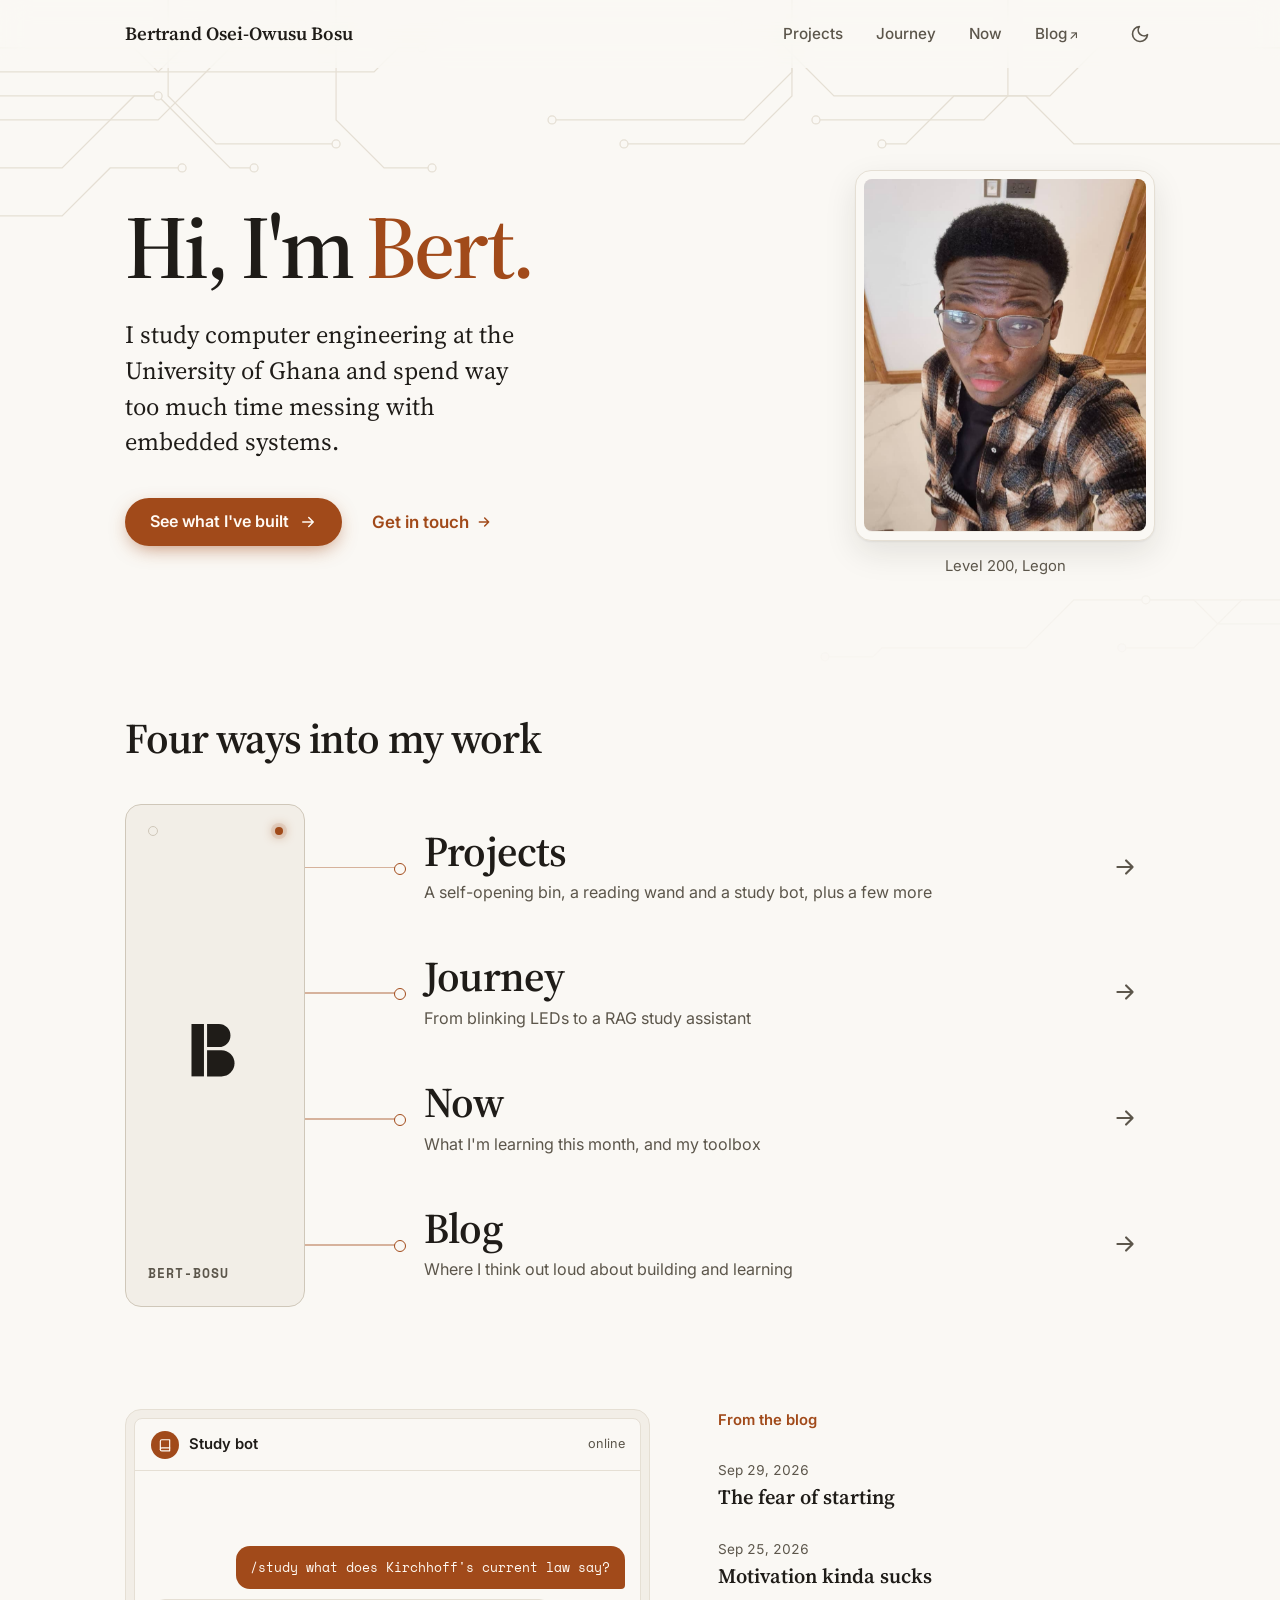
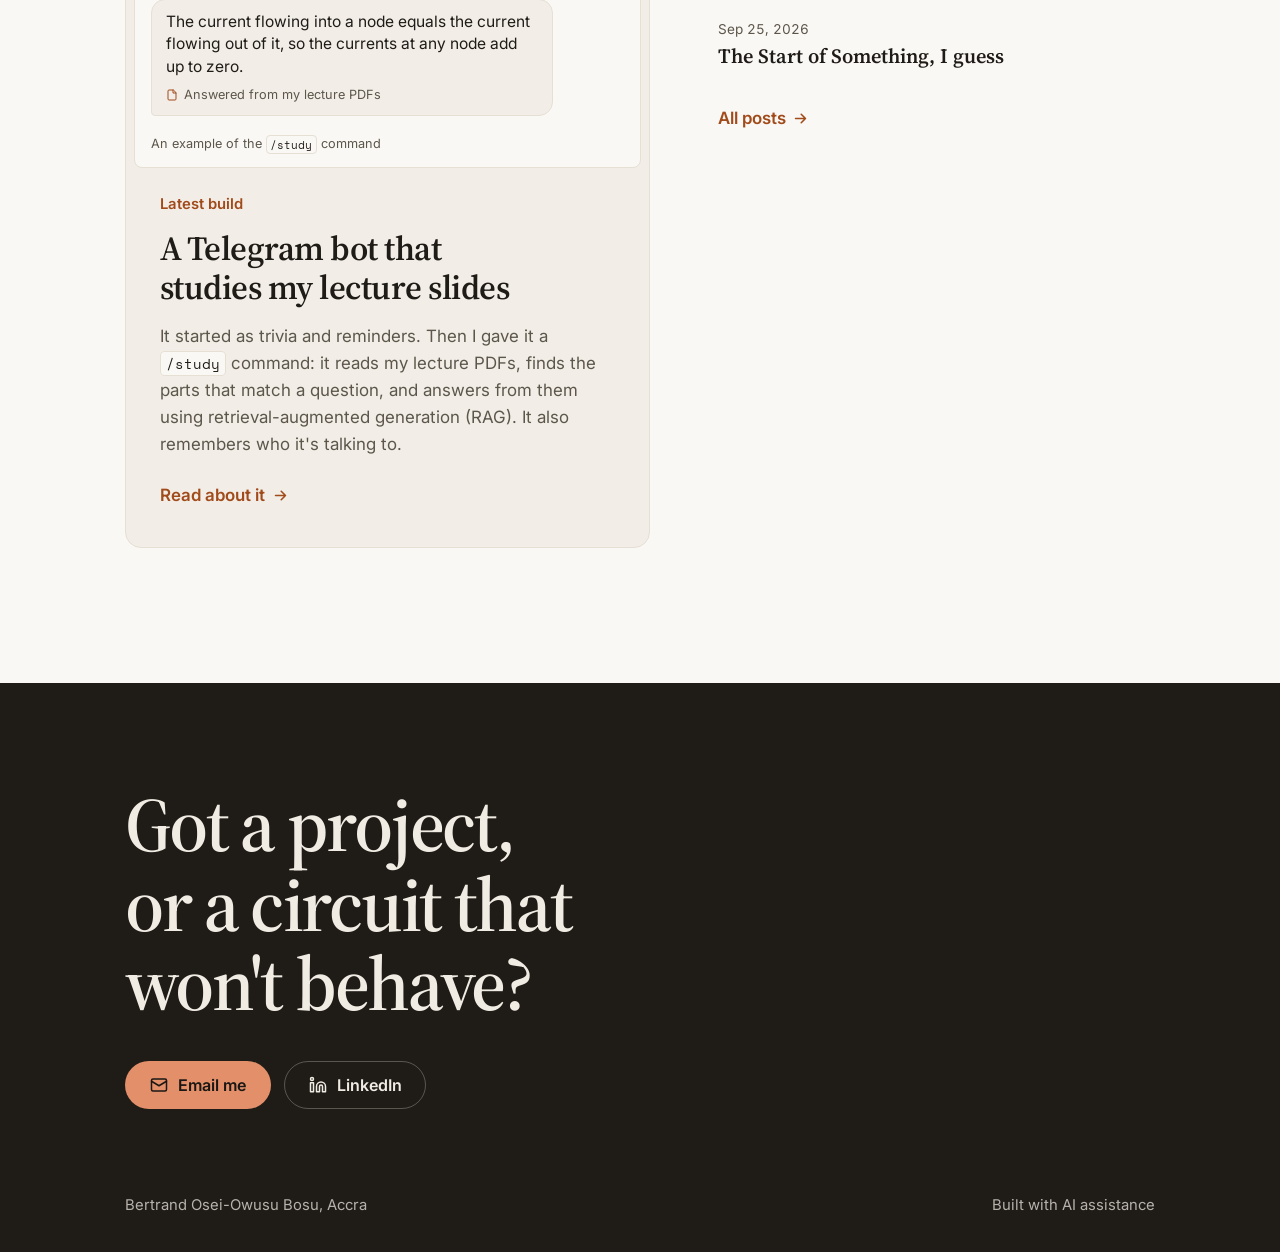
==== commit 1ace9885: "Go over the top: a 3D circuit board hero and much bigger motion - The home hero is now a 3D PCB (thr" ====
--- a/index.html
+++ b/index.html
@@ -28,7 +28,15 @@
   <link rel="preconnect" href="https://fonts.googleapis.com">
   <link rel="preconnect" href="https://fonts.gstatic.com" crossorigin>
   <link href="https://fonts.googleapis.com/css2?family=Inter:wght@400;500;600&family=Source+Serif+4:opsz,wght@8..60,400;8..60,600&family=Space+Mono:wght@400;700&display=swap" rel="stylesheet">
-  <link rel="stylesheet" href="style.css?v=25">
+  <link rel="stylesheet" href="style.css?v=26">
+  <script type="importmap">
+    {
+      "imports": {
+        "three": "https://cdn.jsdelivr.net/npm/three@0.160.0/build/three.module.min.js",
+        "three/addons/": "https://cdn.jsdelivr.net/npm/three@0.160.0/examples/jsm/"
+      }
+    }
+  </script>
 </head>
 <body>
   <header class="site-header">
@@ -45,12 +53,15 @@
         <svg class="icon-sun" viewBox="0 0 24 24" fill="none" stroke="currentColor" stroke-width="2" stroke-linecap="round" stroke-linejoin="round" aria-hidden="true"><circle cx="12" cy="12" r="4"/><path d="M12 2v2M12 20v2M4.93 4.93l1.41 1.41M17.66 17.66l1.41 1.41M2 12h2M20 12h2M4.93 19.07l1.41-1.41M17.66 6.34l1.41-1.41"/></svg>
       </button>
     </div>
-    <span class="scroll-progress" aria-hidden="true"></span>
   </header>
 
   <main class="wrap">
     <section class="hero">
       <div class="hero-circuit" aria-hidden="true"></div>
+      <div class="hero-stage" role="img" aria-label="A 3D circuit board you can play with: a chip, resistors, capacitors, LEDs and my photo taped to it. Click a part to make it jump.">
+        <p class="stage-loading" aria-hidden="true"><span class="stage-loading-chip"></span>Powering up the board</p>
+        <p class="stage-hint" aria-hidden="true">Click the parts. Drag to spin.</p>
+      </div>
       <div class="hero-text">
         <h1 class="split-words">Hi, I'm <span class="accent">Bert.</span></h1>
         <p class="lede">I study computer engineering at the University of Ghana and spend way too much time messing with embedded systems.</p>
@@ -83,6 +94,11 @@
         </ol>
       </div>
     </section>
+
+    <div class="marquee" aria-hidden="true">
+      <div class="marquee-row"><span>Embedded systems</span><i></i><span>Applied AI</span><i></i><span>Computer engineering</span><i></i><span>University of Ghana</span><i></i></div>
+      <div class="marquee-row marquee-alt"><span>ESP32</span><i></i><span>Arduino</span><i></i><span>Raspberry Pi</span><i></i><span>Python</span><i></i><span>RAG</span><i></i><span>Telegram bots</span><i></i></div>
+    </div>
 
     <section class="split">
       <article class="feature">
@@ -119,7 +135,6 @@
   </main>
 
   <footer class="site-footer" id="contact">
-    <div class="clock-wave" aria-hidden="true"></div>
     <div class="wrap footer-inner">
       <p class="footer-big split-words">Got a project, or a circuit that won't behave?</p>
       <div class="footer-actions">
@@ -140,6 +155,6 @@
     <svg class="arrow-up" viewBox="0 0 24 24" fill="none" stroke="currentColor" stroke-width="2" stroke-linecap="round" stroke-linejoin="round" aria-hidden="true"><path d="M12 19V5M5 12l7-7 7 7"/></svg>
   </button>
 
-  <script src="script.js?v=25"></script>
+  <script src="script.js?v=26"></script>
 </body>
 </html>
--- a/style.css
+++ b/style.css
@@ -121,8 +121,10 @@
   top: 0;
   z-index: 20;
   background: var(--header-solid);
-  border-bottom: 1px solid var(--line);
-}
+  transition: box-shadow 0.4s ease;
+}
+
+.site-header.folded { box-shadow: 0 12px 32px -22px rgba(0, 0, 0, 0.45); }
 
 @media (hover: hover) and (pointer: fine) {
   @supports ((backdrop-filter: blur(1px)) or (-webkit-backdrop-filter: blur(1px))) {
@@ -132,19 +134,6 @@
       -webkit-backdrop-filter: blur(14px) saturate(1.2);
     }
   }
-}
-
-/* How far down the page you are, as a copper trace along the header's edge */
-.scroll-progress {
-  position: absolute;
-  left: 0;
-  right: 0;
-  bottom: -1px;
-  height: 2px;
-  background: var(--copper);
-  transform-origin: 0 50%;
-  transform: scaleX(0);
-  pointer-events: none;
 }
 
 .header-inner {
@@ -218,7 +207,7 @@
 
 .nav {
   display: flex;
-  gap: 1.75rem;
+  gap: 0.25rem;
   margin-left: auto;
   font-size: 0.9rem;
   font-weight: 500;
@@ -227,35 +216,13 @@
 .nav a {
   position: relative;
   color: var(--ink-soft);
-  padding: 0.6rem 0;
-  transition: color 0.15s ease;
-}
-
-/* Hover draws an underline from the left; the current page keeps it */
-.nav a::after {
-  content: "";
-  position: absolute;
-  left: 0;
-  right: 0;
-  bottom: 0.2rem;
-  height: 1.5px;
-  background: currentColor;
-  border-radius: 2px;
-  transform: scaleX(0);
-  transform-origin: right center;
-  transition: transform 0.4s var(--ease-out);
-}
-
-.nav a:hover { color: var(--ink); }
-.nav a:hover::after { transform: scaleX(1); transform-origin: left center; }
-
-.nav a[aria-current="page"] { color: var(--ink); }
-.nav a[aria-current="page"]::after {
-  background: var(--copper);
-  height: 2px;
-  bottom: -2px;
-  transform: scaleX(1);
-}
+  padding: 0.4rem 0.85rem;
+  border-radius: 999px;
+  transition: color 0.2s ease, background-color 0.2s ease;
+}
+
+.nav a:hover { color: var(--ink); background: var(--paper-2); }
+.nav a[aria-current="page"] { color: var(--ink); background: var(--paper-2); }
 
 .nav .ext span { font-size: 0.8em; margin-left: 0.15em; }
 
@@ -339,25 +306,28 @@
 .site-footer .btn-ghost { border-color: rgba(241, 236, 227, 0.28); color: var(--dark-ink); }
 .site-footer .btn-ghost:hover { border-color: var(--dark-ink); }
 
-/* Underlined text link: the copper line wipes away and redraws on hover */
+/* Text link: copper words and an arrow that slides on hover, no underline */
 .link {
-  position: relative;
-  display: inline-block;
-  font-weight: 500;
-  padding-bottom: 2px;
-  background:
-    linear-gradient(var(--copper), var(--copper)) 0 100% / 100% 1.5px no-repeat;
-  transition: color 0.15s ease;
-}
-
-.link:hover { color: var(--copper); animation: relink 0.6s var(--ease-out); }
-
-@keyframes relink {
-  0% { background-size: 100% 1.5px; background-position: 100% 100%; }
-  45% { background-size: 0% 1.5px; background-position: 100% 100%; }
-  46% { background-size: 0% 1.5px; background-position: 0 100%; }
-  100% { background-size: 100% 1.5px; background-position: 0 100%; }
-}
+  display: inline-flex;
+  align-items: center;
+  gap: 0.4em;
+  font-weight: 600;
+  color: var(--copper);
+  transition: color 0.2s ease;
+}
+
+.link::after {
+  content: "";
+  width: 1em;
+  height: 1em;
+  background: currentColor;
+  -webkit-mask: url("data:image/svg+xml,%3Csvg xmlns='http://www.w3.org/2000/svg' viewBox='0 0 24 24' fill='none' stroke='black' stroke-width='2.2' stroke-linecap='round' stroke-linejoin='round'%3E%3Cpath d='M5 12h14M13 6l6 6-6 6'/%3E%3C/svg%3E") center / contain no-repeat;
+  mask: url("data:image/svg+xml,%3Csvg xmlns='http://www.w3.org/2000/svg' viewBox='0 0 24 24' fill='none' stroke='black' stroke-width='2.2' stroke-linecap='round' stroke-linejoin='round'%3E%3Cpath d='M5 12h14M13 6l6 6-6 6'/%3E%3C/svg%3E") center / contain no-repeat;
+  transition: transform 0.5s var(--ease-spring);
+}
+
+.link:hover { color: var(--ink); }
+.link:hover::after { transform: translateX(5px); }
 
 /* ==========================================================================
    Home: hero
@@ -583,13 +553,12 @@
   grid-template-columns: minmax(0, 1fr) auto;
   align-items: center;
   gap: 1.5rem;
-  padding: 1.5rem 1rem 1.5rem 0;
-  border-bottom: 1px solid var(--line);
+  padding: 1.4rem 1rem 1.4rem 0;
+  border-radius: 14px;
   background: linear-gradient(90deg, var(--copper-wash), transparent 85%) no-repeat 0 0 / 0% 100%;
   transition: background-size 0.6s var(--ease-out);
 }
 
-.pads li:first-child .pad { border-top: 1px solid var(--line); }
 
 /* The copper trace from the chip to this row */
 .pad::before {
@@ -844,8 +813,7 @@
 }
 
 .chat-caption {
-  padding: 0.55rem 0.9rem;
-  border-top: 1px solid var(--line);
+  padding: 0 0.9rem 0.7rem;
   font-size: var(--fs-xs);
   color: var(--ink-soft);
 }
@@ -903,11 +871,8 @@
   grid-template-columns: minmax(0, 1fr) auto;
   align-items: center;
   column-gap: 1rem;
-  padding: 1.1rem 0;
-  border-top: 1px solid var(--line);
-}
-
-.writing-list li:last-child a { border-bottom: 1px solid var(--line); }
+  padding: 0.85rem 0;
+}
 
 .writing-list .date {
   grid-row: 1;
@@ -1058,29 +1023,8 @@
   display: grid;
   grid-template-columns: 3.5rem minmax(0, 1fr) 280px;
   gap: 0 2.5rem;
-  padding: 3rem 0;
-  border-top: 1px solid var(--line);
+  padding: 3.5rem 0;
   scroll-margin-top: 5rem;
-}
-
-.project:last-child { border-bottom: 1px solid var(--line); }
-
-/* hover draws a copper line along the top border */
-.project::before {
-  content: "";
-  position: absolute;
-  top: -1px;
-  left: 0;
-  right: 0;
-  height: 1px;
-  background: var(--copper);
-  transform: scaleX(0);
-  transform-origin: left center;
-  transition: transform 0.7s var(--ease-out);
-}
-
-@media (hover: hover) {
-  .project:hover::before { transform: scaleX(1); }
 }
 
 .project[hidden] { display: none; }
@@ -1128,8 +1072,9 @@
   font-family: var(--mono);
   font-size: 0.78rem;
   line-height: 1.5;
-  border-top: 1.5px solid var(--ink);
-  padding-top: 0.75rem;
+  padding: 1rem 1.15rem 1.1rem;
+  border-radius: var(--r-lg);
+  background: var(--paper-2);
 }
 
 .spec-title {
@@ -1154,7 +1099,7 @@
   order: 1;
   flex: 1;
   min-width: 1rem;
-  border-bottom: 1px dotted var(--line-strong);
+  border-bottom: 1px dotted color-mix(in srgb, var(--line-strong) 70%, transparent);
   transform-origin: left center;
 }
 
@@ -1680,11 +1625,8 @@
   display: grid;
   grid-template-columns: 6.5rem minmax(0, 1fr);
   gap: 1rem;
-  padding: 1.4rem 0;
-  border-top: 1px solid var(--line);
-}
-
-.log li:last-child { border-bottom: 1px solid var(--line); }
+  padding: 1.1rem 0;
+}
 
 .log .log-kind {
   font-size: var(--fs-small);
@@ -1705,7 +1647,10 @@
 .log p { color: var(--ink-soft); font-size: 0.95rem; }
 
 .log a {
-  background: linear-gradient(var(--copper), var(--copper)) 0 100% / 100% 1px no-repeat;
+  color: var(--copper);
+  text-decoration: underline;
+  text-decoration-color: color-mix(in srgb, var(--copper) 35%, transparent);
+  text-underline-offset: 3px;
   transition: color 0.15s ease;
 }
 
@@ -1754,25 +1699,6 @@
   margin-top: 2rem;
 }
 
-[data-theme="dark"] .site-footer { border-top: 1px solid var(--line); }
-
-/* A clock signal ticks along the top of the footer */
-.clock-wave {
-  position: absolute;
-  top: 1.5rem;
-  left: 0;
-  width: calc(100% + 48px);
-  height: 24px;
-  opacity: 0.3;
-  background: url("data:image/svg+xml,%3Csvg xmlns='http://www.w3.org/2000/svg' width='48' height='24'%3E%3Cpath d='M0 20H12V4H36V20H48' fill='none' stroke='%23e3906a' stroke-width='1.5'/%3E%3C/svg%3E") repeat-x 0 0 / 48px 24px;
-  pointer-events: none;
-}
-
-@media (prefers-reduced-motion: no-preference) {
-  .clock-wave { animation: tick 1.6s linear infinite; }
-}
-
-@keyframes tick { to { transform: translateX(-48px); } }
 
 .footer-inner { position: relative; padding: 6rem var(--gutter) calc(2rem + env(safe-area-inset-bottom)); }
 
@@ -1796,8 +1722,6 @@
   justify-content: space-between;
   gap: 1rem;
   margin-top: 5rem;
-  padding-top: 1.5rem;
-  border-top: 1px solid rgba(241, 236, 227, 0.14);
   font-size: var(--fs-small);
   color: rgba(241, 236, 227, 0.72);
 }
@@ -2026,9 +1950,9 @@
     font-size: 0.92rem;
   }
 
-  .nav a { padding: 0.55rem 0 0.7rem; }
-  .nav a::after { bottom: 0.35rem; }
-  .nav a[aria-current="page"]::after { bottom: 0; }
+  .nav { margin-bottom: 0.5rem; }
+  .nav a { padding: 0.4rem 0.75rem; }
+  .nav a:first-child { margin-left: -0.75rem; }
 
   .hero {
     grid-template-columns: minmax(0, 1fr) clamp(104px, 31vw, 140px);
@@ -2076,7 +2000,6 @@
     border-left: 1.5px solid color-mix(in srgb, var(--copper) 45%, transparent);
   }
 
-  .pads li:first-child .pad { border-top: none; }
 
   .pad { padding: 1.1rem 0; gap: 0.75rem; }
   .pad::before { top: 2.1rem; right: auto; left: 0; width: 1.1rem; }
@@ -2285,3 +2208,356 @@
 @media (prefers-reduced-motion: no-preference) {
   .theme-toggle.spin svg { animation: spin-in 0.5s var(--ease-spring); }
 }
+
+/* ==========================================================================
+   Over the top
+   The 3D board, rubbery letters, a cursor ring, sparks on click, a kinetic
+   marquee, scroll-speed skew and a rocket back-to-top. script.js only turns
+   these on for devices that can take it (html.rich), never with reduced
+   motion.
+   ========================================================================== */
+
+/* ---------- The 3D board (hero3d.js) ---------- */
+
+.hero-stage { display: none; }
+
+html.has-3d .hero {
+  grid-template-columns: minmax(0, 0.9fr) minmax(0, 1.1fr);
+  min-height: min(860px, calc(100vh - 4rem));
+  padding-top: 4rem;
+}
+
+html.has-3d .photo,
+html.has-3d .hero-circuit { display: none; }
+
+html.has-3d .hero-text { position: relative; z-index: 1; pointer-events: none; }
+html.has-3d .hero-text a, html.has-3d .hero-text h1 { pointer-events: auto; }
+
+html.has-3d .hero-stage {
+  display: block;
+  position: absolute;
+  z-index: 0;
+  top: -4rem;
+  bottom: -4rem;
+  left: 38%;
+  right: calc(50% - 50vw);
+}
+
+.stage-canvas {
+  display: block;
+  width: 100%;
+  height: 100%;
+  touch-action: pan-y;
+  cursor: grab;
+  opacity: 0;
+  transition: opacity 0.6s ease;
+}
+
+.stage-canvas.grabbing { cursor: grabbing; }
+.hero-stage.ready .stage-canvas { opacity: 1; }
+
+/* Loading state while three.js arrives */
+.stage-loading {
+  position: absolute;
+  left: 50%;
+  top: 50%;
+  display: flex;
+  align-items: center;
+  gap: 0.75rem;
+  transform: translate(-50%, -50%);
+  font-family: var(--mono);
+  font-size: var(--fs-xs);
+  font-weight: 700;
+  letter-spacing: 0.08em;
+  text-transform: uppercase;
+  color: var(--ink-soft);
+  transition: opacity 0.4s ease;
+  pointer-events: none;
+}
+
+.stage-loading-chip {
+  width: 22px;
+  height: 22px;
+  border-radius: 5px;
+  border: 2px solid var(--copper);
+  animation: chip-boot 1s var(--ease-in-out) infinite;
+}
+
+@keyframes chip-boot {
+  0%, 100% { transform: rotate(0) scale(1); }
+  50% { transform: rotate(90deg) scale(0.75); background: var(--copper); }
+}
+
+.hero-stage.ready .stage-loading { opacity: 0; }
+
+.stage-hint {
+  position: absolute;
+  right: max(var(--gutter), calc(50vw - var(--max) / 2 + var(--gutter)));
+  bottom: 5.5rem;
+  display: inline-flex;
+  align-items: center;
+  gap: 0.5rem;
+  padding: 0.5rem 0.9rem;
+  border-radius: 999px;
+  background: var(--paper-2);
+  color: var(--ink-soft);
+  font-size: var(--fs-small);
+  font-weight: 500;
+  opacity: 0;
+  transform: translateY(10px);
+  transition: opacity 0.5s ease, transform 0.6s var(--ease-spring);
+  pointer-events: none;
+}
+
+.stage-hint::before {
+  content: "";
+  width: 8px;
+  height: 8px;
+  border-radius: 50%;
+  background: var(--copper);
+  animation: blink 1.4s ease-in-out infinite;
+}
+
+.hero-stage.ready .stage-hint { opacity: 1; transform: none; transition-delay: 2.6s; }
+.hero-stage.played .stage-hint { opacity: 0; transform: translateY(10px); transition-delay: 0s; }
+
+@media (max-width: 720px) {
+  html.has-3d .hero {
+    grid-template-columns: minmax(0, 1fr);
+    grid-template-areas: "title" "lede" "acts" "stage";
+    min-height: 0;
+    padding-top: 2.5rem;
+    padding-bottom: 1rem;
+  }
+  html.has-3d .hero-stage {
+    grid-area: stage;
+    position: relative;
+    inset: auto;
+    height: 96vw;
+    margin: 0.5rem calc(-1 * var(--gutter)) 0;
+  }
+  .stage-hint { right: 50%; transform: translate(50%, 10px); bottom: 0.5rem; }
+  .hero-stage.ready .stage-hint { transform: translate(50%, 0); }
+}
+
+/* ---------- Letters that drop in and hop when you touch them ---------- */
+
+.js .chars-ready .cw { display: inline-block; white-space: nowrap; }
+.js .chars-ready .c { display: inline-block; }
+
+@media (prefers-reduced-motion: no-preference) {
+  .js .chars-ready .c {
+    transform: translate3d(0, -1.4em, 0) rotate(var(--r, 0deg)) scale(0.6);
+    opacity: 0;
+    transition:
+      transform 1.1s cubic-bezier(0.34, 1.9, 0.5, 1) var(--cd, 0s),
+      opacity 0.3s ease var(--cd, 0s);
+  }
+  .js .chars-ready.in .c { transform: none; opacity: 1; }
+  .js .chars-ready .c.hop { animation: hop 0.75s cubic-bezier(0.3, 0, 0.3, 1); }
+}
+
+@keyframes hop {
+  0% { transform: none; }
+  15% { transform: translateY(0.06em) scale(1.18, 0.8); }
+  45% { transform: translateY(-0.42em) scale(0.9, 1.15) rotate(var(--r, 0deg)); color: var(--copper); }
+  70% { transform: translateY(0.04em) scale(1.12, 0.88); }
+  85% { transform: translateY(-0.04em) scale(0.97, 1.03); }
+  100% { transform: none; }
+}
+
+.site-footer .chars-ready .c.hop { --copper: var(--on-dark); }
+
+/* ---------- Headlines: a bigger, wilder rise ---------- */
+
+@media (prefers-reduced-motion: no-preference) {
+  html.rich .split-ready .wi {
+    transform: translate3d(0, 130%, 0) rotate(9deg) skewX(-12deg);
+    transition: transform 1.3s cubic-bezier(0.19, 1, 0.22, 1) var(--wd, 0s);
+  }
+  html.rich .split-ready.in .wi { transform: none; }
+
+  /* blocks flip up out of the page instead of just rising */
+  html.rich.js .rv {
+    opacity: 0;
+    transform: perspective(1000px) translate3d(0, 90px, 0) rotateX(-32deg) scale(0.94);
+    transform-origin: 50% 0;
+    transition:
+      opacity 0.9s var(--ease-out),
+      transform 1.4s cubic-bezier(0.19, 1, 0.22, 1);
+  }
+  html.rich.js .rv.in { opacity: 1; transform: none; }
+}
+
+/* ---------- Scroll-speed skew ---------- */
+
+html.rich .skewy {
+  transform: skewY(var(--skew, 0deg));
+  transform-origin: 0 50%;
+  will-change: transform;
+}
+
+/* ---------- Kinetic marquee ---------- */
+
+.marquee {
+  margin: 0 calc(50% - 50vw) 6rem;
+  overflow: hidden;
+  font-family: var(--serif);
+  font-weight: 600;
+  font-size: clamp(2.6rem, 8vw, 6.5rem);
+  line-height: 1.1;
+  letter-spacing: -0.03em;
+  white-space: nowrap;
+  user-select: none;
+}
+
+.marquee-row {
+  display: flex;
+  align-items: center;
+  width: max-content;
+  will-change: transform;
+}
+
+.marquee-row span { padding: 0 0.35em; }
+
+.marquee-alt {
+  color: transparent;
+  -webkit-text-stroke: 1.5px var(--copper);
+  font-size: 0.72em;
+}
+
+.marquee-row i {
+  flex: 0 0 auto;
+  width: 0.28em;
+  height: 0.28em;
+  border-radius: 50%;
+  border: 0.06em solid var(--copper);
+  background: var(--paper);
+}
+
+.marquee-alt i { background: var(--copper); }
+
+html:not(.rich) .marquee { display: none; }
+
+/* ---------- The cursor ring ---------- */
+
+.cursor-ring {
+  position: fixed;
+  left: 0;
+  top: 0;
+  z-index: 60;
+  width: 40px;
+  height: 40px;
+  margin: -20px 0 0 -20px;
+  border-radius: 50%;
+  border: 1.5px solid var(--copper);
+  pointer-events: none;
+  opacity: 0;
+  transition: opacity 0.3s ease, width 0.4s var(--ease-spring), height 0.4s var(--ease-spring), margin 0.4s var(--ease-spring), background-color 0.3s ease, border-color 0.3s ease;
+  display: flex;
+  align-items: center;
+  justify-content: center;
+  font-size: 11px;
+  font-weight: 600;
+  color: var(--on-copper);
+}
+
+.cursor-ring.on { opacity: 1; }
+.cursor-ring.link { width: 64px; height: 64px; margin: -32px 0 0 -32px; background: var(--copper-wash); }
+.cursor-ring.part { width: 76px; height: 76px; margin: -38px 0 0 -38px; background: var(--copper); border-color: var(--copper); }
+.cursor-ring.down { width: 28px; height: 28px; margin: -14px 0 0 -14px; }
+.cursor-ring span { opacity: 0; transition: opacity 0.2s ease; }
+.cursor-ring.part span { opacity: 1; }
+
+/* ---------- Sparks on click ---------- */
+
+.spark {
+  position: fixed;
+  z-index: 61;
+  width: 3px;
+  height: 14px;
+  margin: -7px 0 0 -1.5px;
+  border-radius: 2px;
+  background: var(--copper);
+  pointer-events: none;
+}
+
+.spark.dot { width: 6px; height: 6px; margin: -3px 0 0 -3px; border-radius: 50%; }
+
+/* ---------- Pads: a wilder hover ---------- */
+
+@media (prefers-reduced-motion: no-preference) {
+  html.rich .pad:hover .pad-title { animation: jelly 0.7s var(--ease-out); }
+  html.rich .board:has(.pad:hover) .chip .mark { animation: buzz 0.35s linear infinite; }
+  html.rich .board:has(.pad:hover) .chip-led { animation: blink 0.4s steps(2) infinite; }
+}
+
+@keyframes jelly {
+  0% { transform: none; }
+  30% { transform: scale(1.12, 0.88); }
+  50% { transform: scale(0.94, 1.08); }
+  70% { transform: scale(1.04, 0.97); }
+  100% { transform: none; }
+}
+
+@keyframes buzz {
+  0%, 100% { transform: translate(0, 0) rotate(0); }
+  25% { transform: translate(-1px, 1px) rotate(-2deg); }
+  75% { transform: translate(1px, -1px) rotate(2deg); }
+}
+
+/* ---------- Back to top: lift-off ---------- */
+
+.back-to-top.launch { animation: launch 0.9s cubic-bezier(0.6, -0.4, 0.7, 0.2) forwards; }
+
+@keyframes launch {
+  0% { transform: none; }
+  20% { transform: translateY(8px) scale(1.15, 0.8); }
+  100% { transform: translateY(-110vh) scale(0.7, 1.3); }
+}
+
+/* ---------- Page transitions, turned up ---------- */
+
+@media (prefers-reduced-motion: no-preference) {
+  html.rich::view-transition-old(root) { animation: vt-out-big 0.5s cubic-bezier(0.7, 0, 0.84, 0) both; }
+  html.rich::view-transition-new(root) { animation: vt-in-big 0.95s cubic-bezier(0.19, 1, 0.22, 1) 0.15s both; }
+  html.rich.theme-vt::view-transition-old(root),
+  html.rich.theme-vt::view-transition-new(root) { animation: none; }
+}
+
+@keyframes vt-out-big {
+  to { opacity: 0; transform: translateY(-8vh) scale(0.86) rotate(-2.5deg); filter: blur(4px); }
+}
+
+@keyframes vt-in-big {
+  from { clip-path: inset(100% 0 0 0 round 48px); transform: translateY(24vh) scale(0.9) rotate(3deg); }
+  to { clip-path: inset(0 0 0 0 round 0); transform: none; }
+}
+
+/* ---------- Journey: a bigger spark with a tail ---------- */
+
+html.rich .journey-spark { width: 14px; height: 14px; margin: -7px 0 0 -7px; box-shadow: 0 0 0 6px var(--copper-wash), 0 0 28px 6px var(--copper); }
+
+.journey-tail {
+  position: absolute;
+  top: 0;
+  left: 0;
+  border-radius: 50%;
+  background: var(--copper);
+  pointer-events: none;
+  opacity: 0;
+  transition: opacity 0.3s ease;
+  will-change: transform;
+  z-index: 2;
+}
+
+.journey-tail.on { opacity: var(--o, 0.5); }
+
+@media (prefers-reduced-motion: no-preference) {
+  html.rich .chapter.lit .via::before { animation: ripple-big 1.1s var(--ease-out); }
+}
+
+@keyframes ripple-big {
+  from { transform: scale(1); opacity: 0.9; }
+  to { transform: scale(5); opacity: 0; }
+}
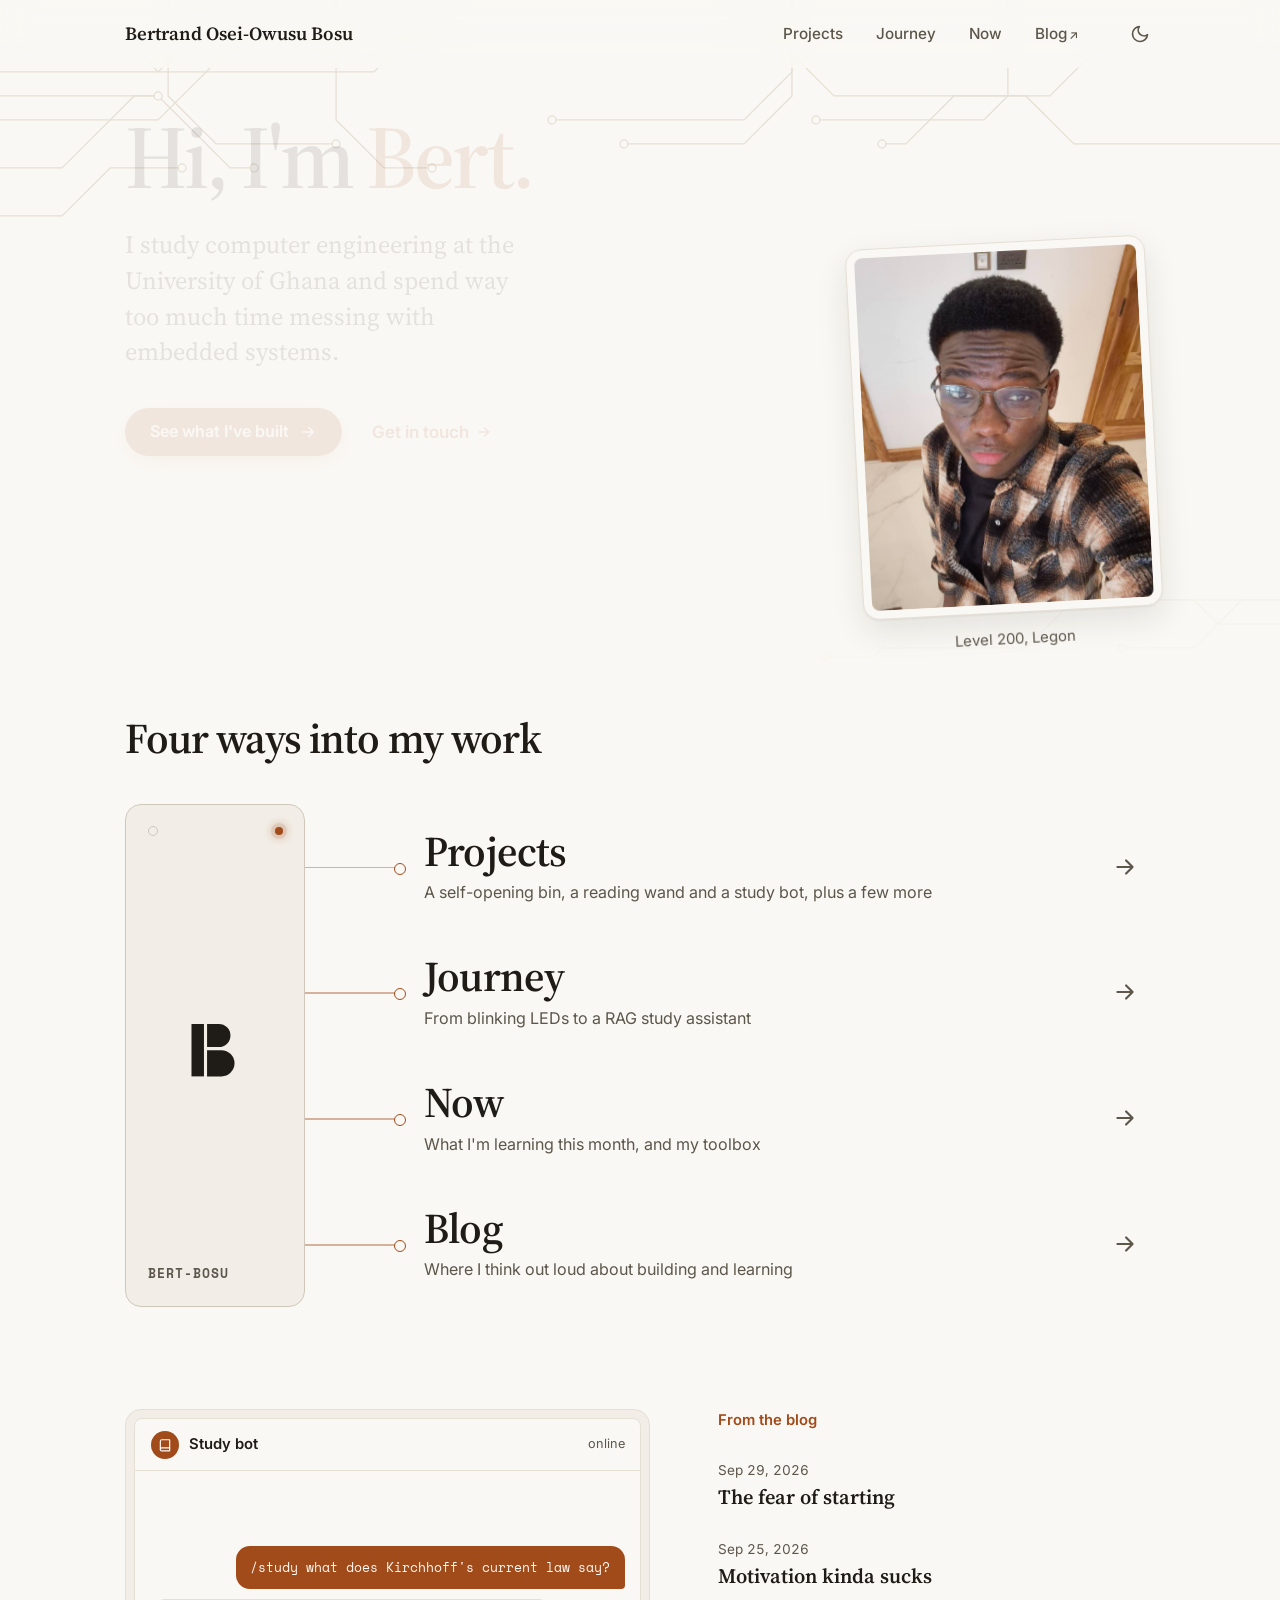
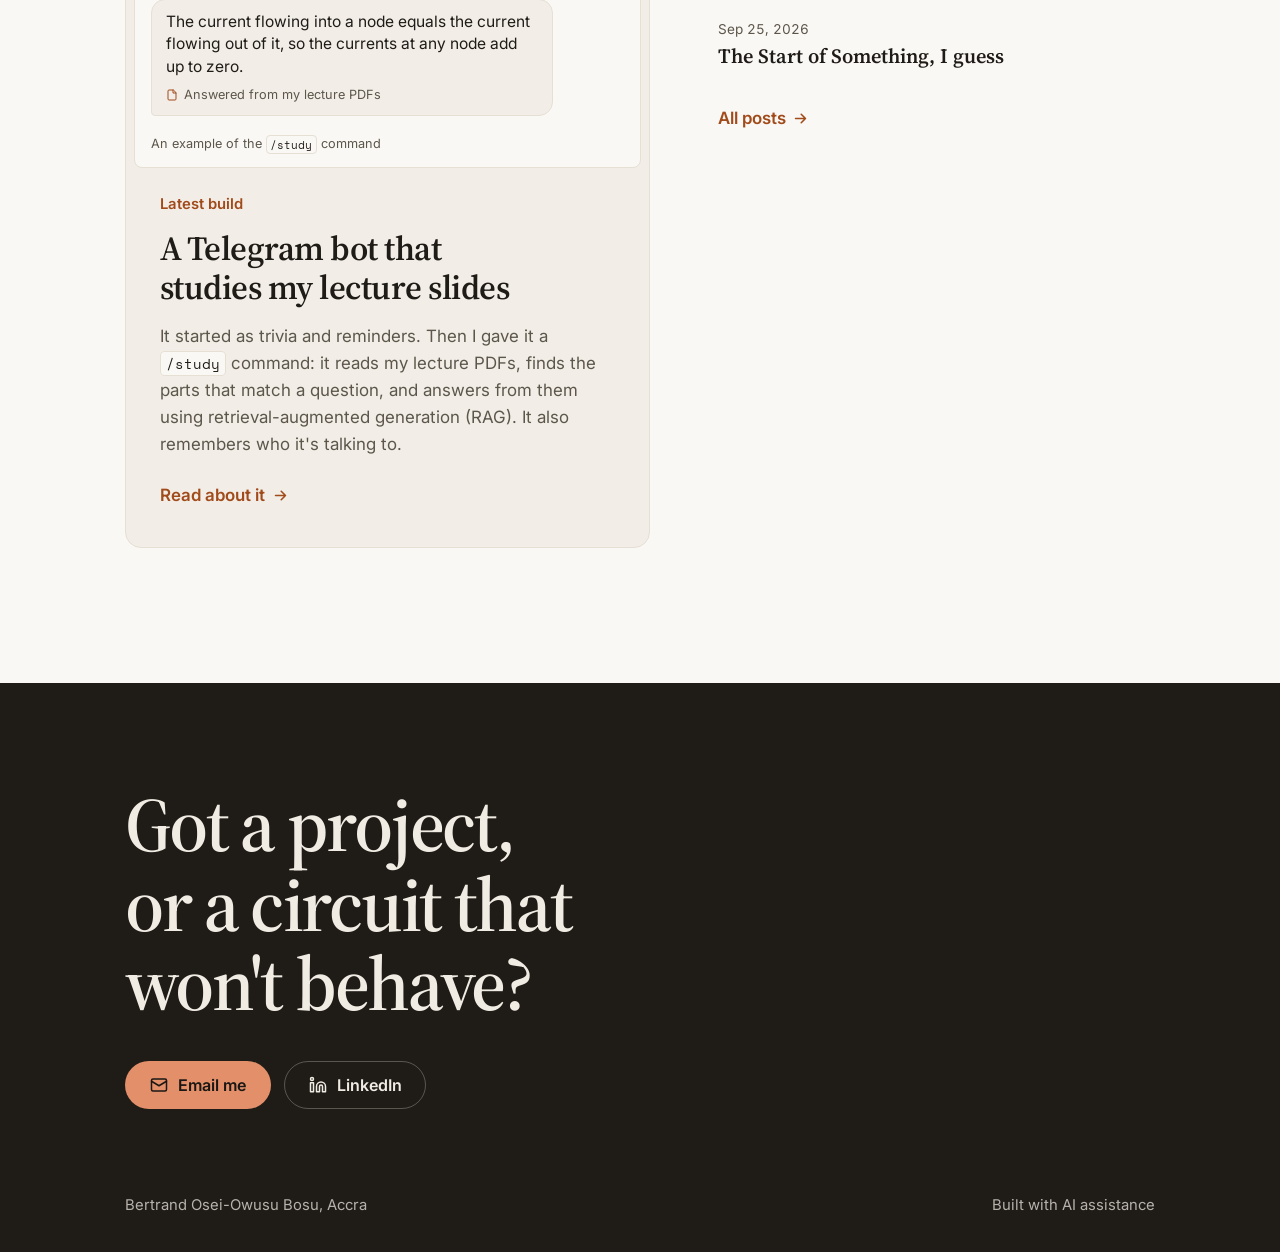
==== commit 145c848d: "Make the theme switch simple and fast again Replaces the CRT power cycle with a quick circle that sp" ====
--- a/index.html
+++ b/index.html
@@ -28,7 +28,7 @@
   <link rel="preconnect" href="https://fonts.googleapis.com">
   <link rel="preconnect" href="https://fonts.gstatic.com" crossorigin>
   <link href="https://fonts.googleapis.com/css2?family=Inter:wght@400;500;600&family=Source+Serif+4:opsz,wght@8..60,400;8..60,600&family=Space+Mono:wght@400;700&display=swap" rel="stylesheet">
-  <link rel="stylesheet" href="style.css?v=26">
+  <link rel="stylesheet" href="style.css?v=28">
   <script type="importmap">
     {
       "imports": {
@@ -155,6 +155,6 @@
     <svg class="arrow-up" viewBox="0 0 24 24" fill="none" stroke="currentColor" stroke-width="2" stroke-linecap="round" stroke-linejoin="round" aria-hidden="true"><path d="M12 19V5M5 12l7-7 7 7"/></svg>
   </button>
 
-  <script src="script.js?v=26"></script>
+  <script src="script.js?v=28"></script>
 </body>
 </html>
--- a/style.css
+++ b/style.css
@@ -2561,3 +2561,22 @@
   from { transform: scale(1); opacity: 0.9; }
   to { transform: scale(5); opacity: 0; }
 }
+
+/* ---------- Theme switch (script.js) ---------- */
+
+html.theme-vt::view-transition-old(root),
+html.theme-vt::view-transition-new(root) { animation: none; mix-blend-mode: normal; }
+
+/* Without view transitions: colours fade across instead of snapping */
+html.theming,
+html.theming *,
+html.theming *::before,
+html.theming *::after {
+  transition:
+    background-color 0.3s ease,
+    color 0.3s ease,
+    border-color 0.3s ease,
+    fill 0.3s ease,
+    stroke 0.3s ease,
+    box-shadow 0.3s ease !important;
+}
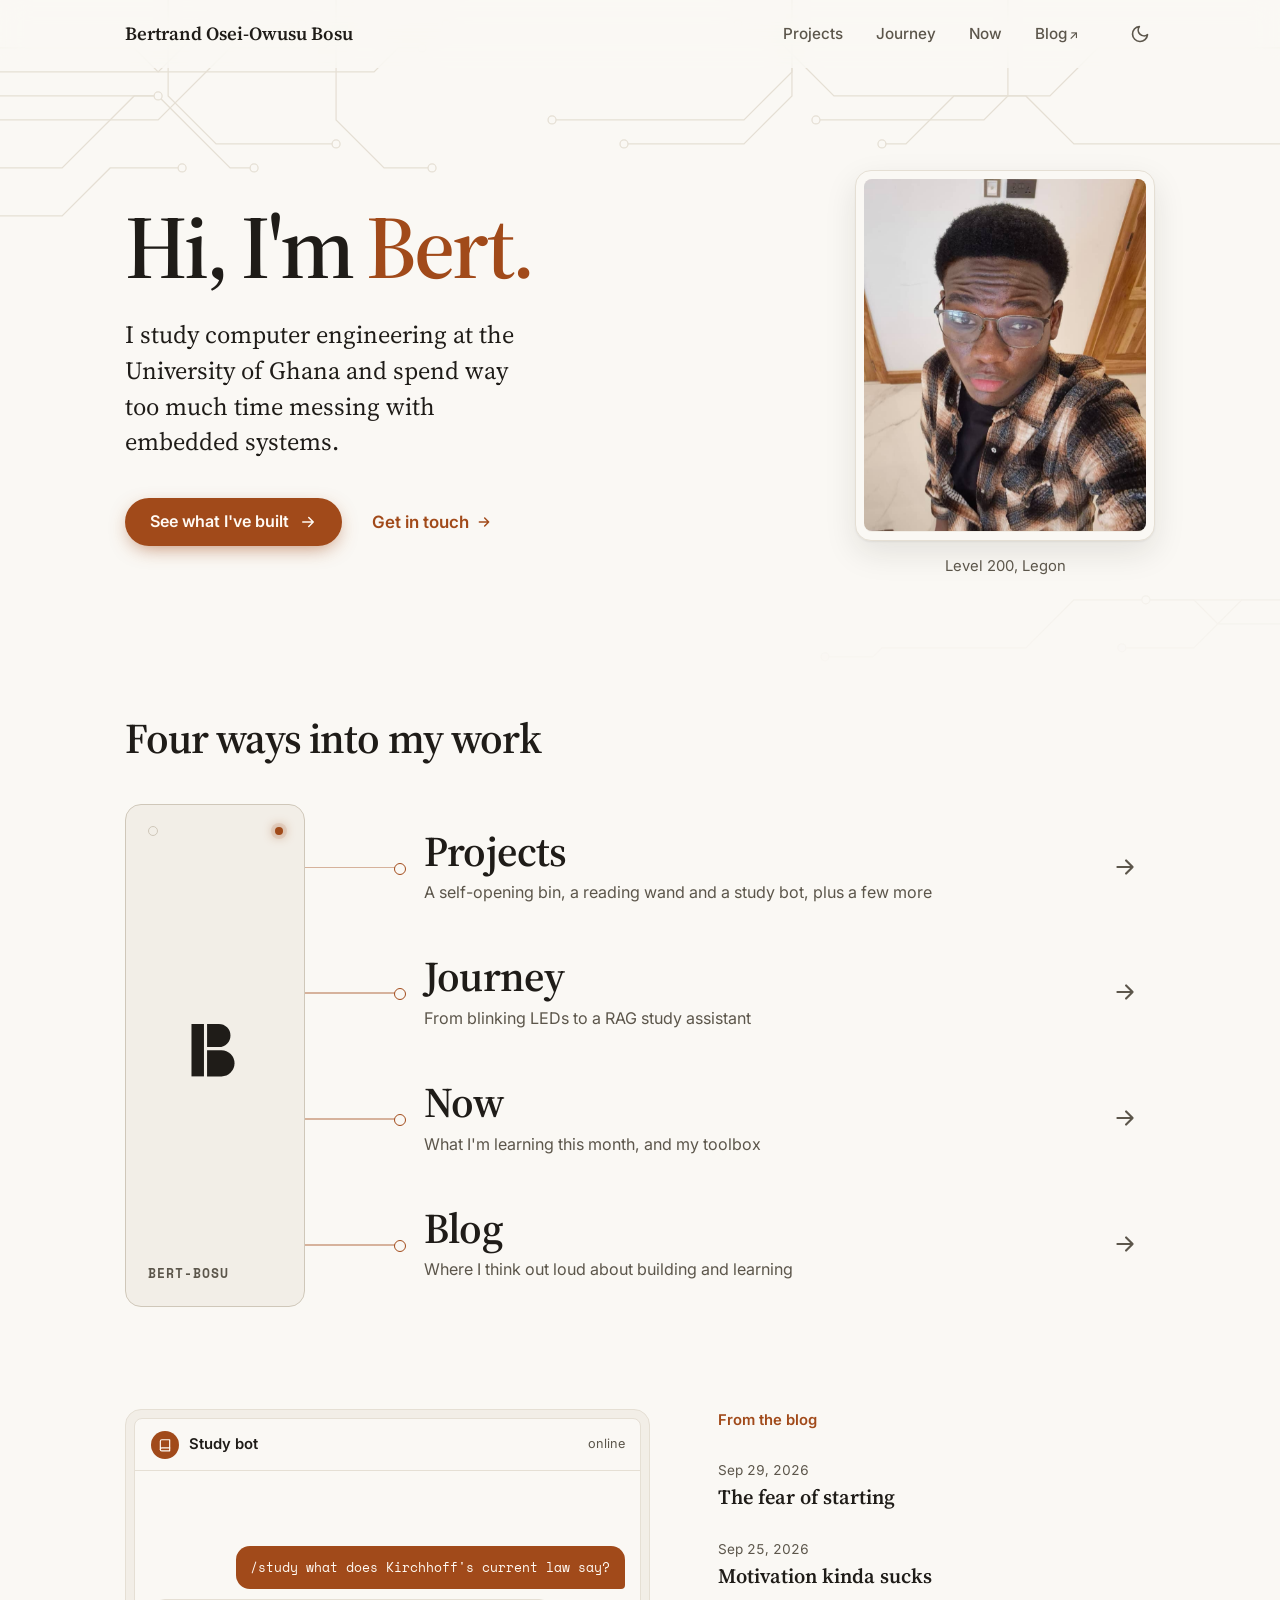
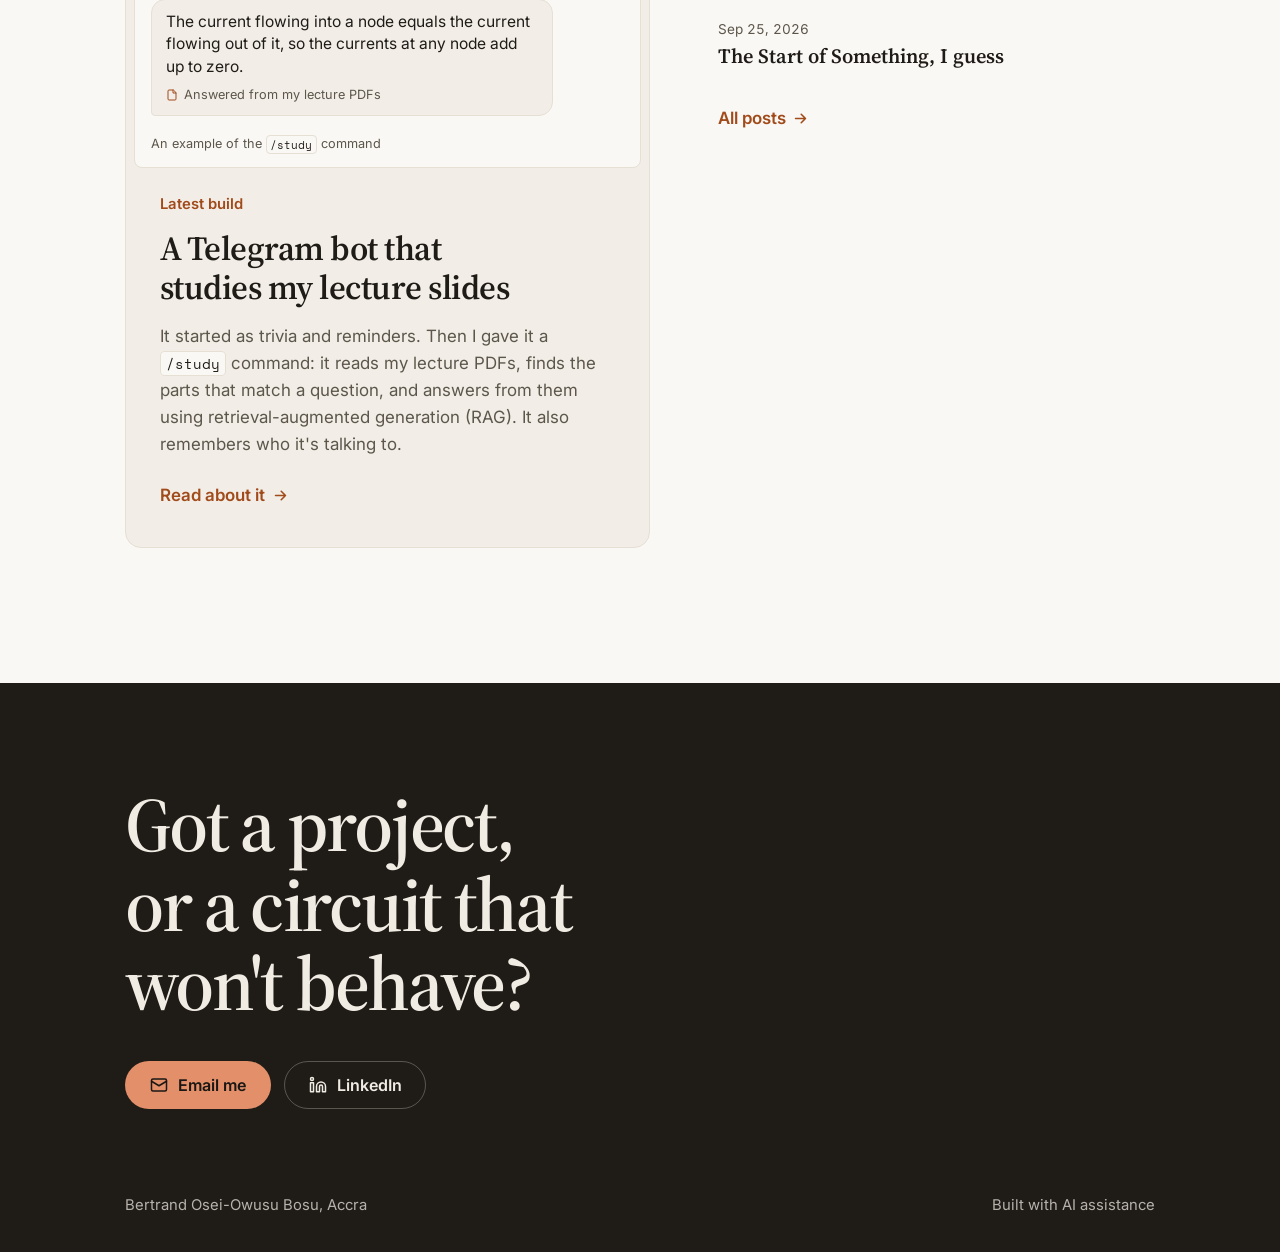
==== commit f5e06242: "Replace the mouse pointer with the copper dot and ring On computers with a mouse (and not on low-mem" ====
--- a/index.html
+++ b/index.html
@@ -28,7 +28,7 @@
   <link rel="preconnect" href="https://fonts.googleapis.com">
   <link rel="preconnect" href="https://fonts.gstatic.com" crossorigin>
   <link href="https://fonts.googleapis.com/css2?family=Inter:wght@400;500;600&family=Source+Serif+4:opsz,wght@8..60,400;8..60,600&family=Space+Mono:wght@400;700&display=swap" rel="stylesheet">
-  <link rel="stylesheet" href="style.css?v=28">
+  <link rel="stylesheet" href="style.css?v=29">
   <script type="importmap">
     {
       "imports": {
@@ -155,6 +155,6 @@
     <svg class="arrow-up" viewBox="0 0 24 24" fill="none" stroke="currentColor" stroke-width="2" stroke-linecap="round" stroke-linejoin="round" aria-hidden="true"><path d="M12 19V5M5 12l7-7 7 7"/></svg>
   </button>
 
-  <script src="script.js?v=28"></script>
+  <script src="script.js?v=29"></script>
 </body>
 </html>
--- a/style.css
+++ b/style.css
@@ -2580,3 +2580,30 @@
     stroke 0.3s ease,
     box-shadow 0.3s ease !important;
 }
+
+/* ---------- Our own cursor (script.js): the normal pointer is hidden while
+   the dot and ring are showing ---------- */
+
+html.own-cursor,
+html.own-cursor *,
+html.own-cursor .stage-canvas { cursor: none !important; }
+
+.cursor-dot {
+  position: fixed;
+  left: 0;
+  top: 0;
+  z-index: 62;
+  width: 8px;
+  height: 8px;
+  margin: -4px 0 0 -4px;
+  border-radius: 50%;
+  background: var(--copper);
+  box-shadow: 0 0 0 1.5px var(--paper);
+  pointer-events: none;
+  opacity: 0;
+  transition: opacity 0.2s ease, scale 0.25s var(--ease-spring);
+}
+
+.cursor-dot.on { opacity: 1; }
+.cursor-dot.link { scale: 0.6; }
+.cursor-dot.down { scale: 1.6; }
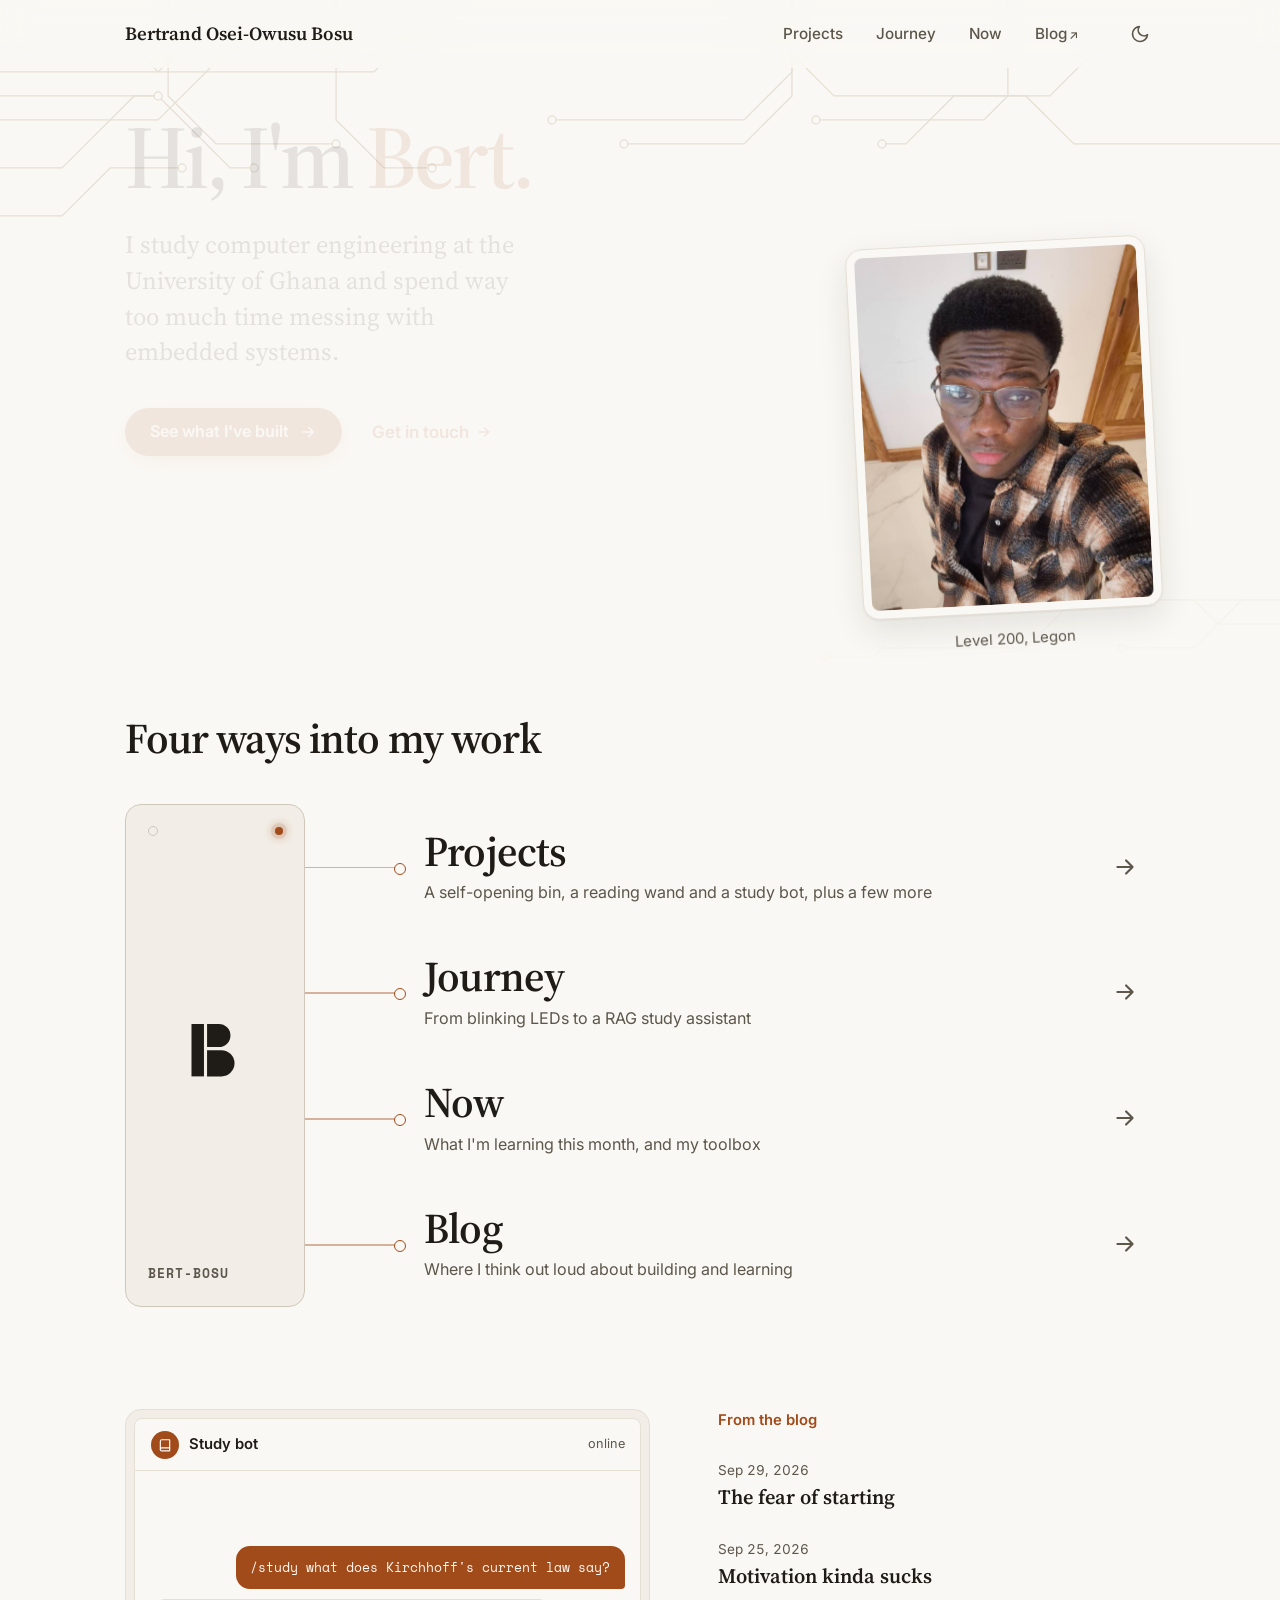
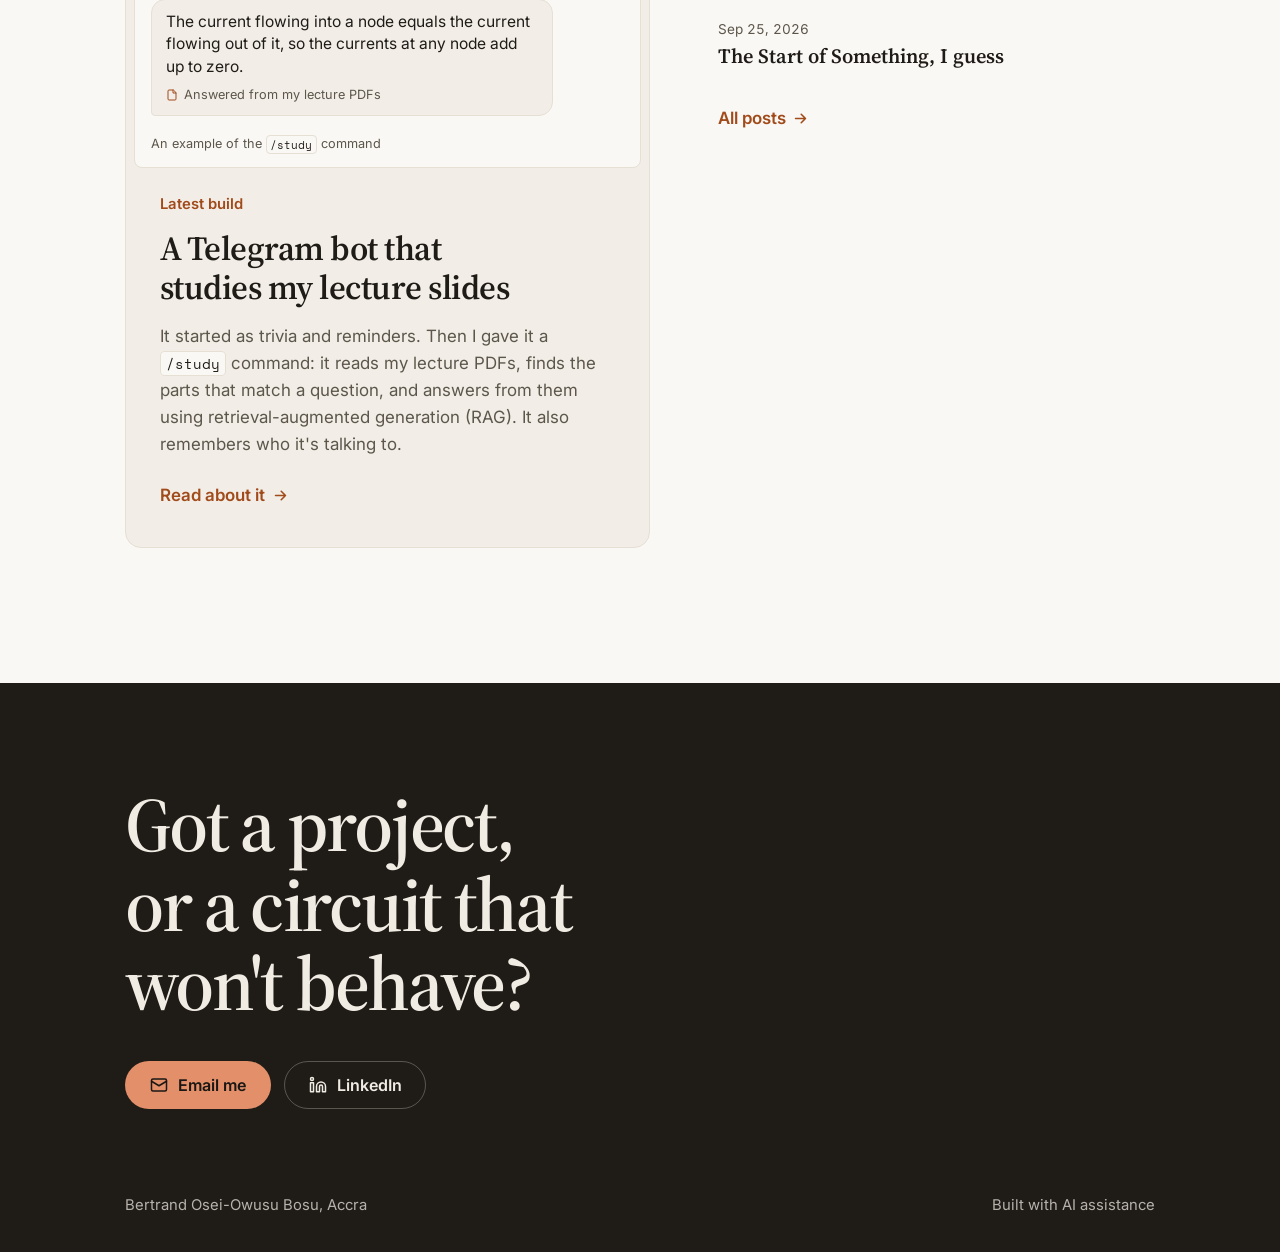
==== commit cd4f0006: "Add a short loader on the first page of a visit About 1.4 seconds: the three pieces of the B fly in " ====
--- a/index.html
+++ b/index.html
@@ -25,10 +25,19 @@
       document.documentElement.setAttribute('data-theme', theme);
     })();
   </script>
+  <script>
+    // The loader plays once per visit: the first page you open, not every page after
+    try {
+      if (!sessionStorage.getItem('booted') && !window.matchMedia('(prefers-reduced-motion: reduce)').matches) {
+        document.documentElement.classList.add('booting', 'boot-on');
+        sessionStorage.setItem('booted', '1');
+      }
+    } catch (e) {}
+  </script>
   <link rel="preconnect" href="https://fonts.googleapis.com">
   <link rel="preconnect" href="https://fonts.gstatic.com" crossorigin>
   <link href="https://fonts.googleapis.com/css2?family=Inter:wght@400;500;600&family=Source+Serif+4:opsz,wght@8..60,400;8..60,600&family=Space+Mono:wght@400;700&display=swap" rel="stylesheet">
-  <link rel="stylesheet" href="style.css?v=29">
+  <link rel="stylesheet" href="style.css?v=32">
   <script type="importmap">
     {
       "imports": {
@@ -39,6 +48,16 @@
   </script>
 </head>
 <body>
+  <div class="boot" aria-hidden="true">
+    <svg class="boot-mark" viewBox="0 0 100 100">
+      <defs><clipPath id="boot-clip"><path d="M12 8H32V92H12Z"/><path d="M37 8H56A18.5 18.5 0 0 1 56 45H37Z"/><path d="M37 50H60A21 21 0 0 1 60 92H37Z"/></clipPath></defs>
+      <path class="boot-b boot-b1" d="M12 8H32V92H12Z"/>
+      <path class="boot-b boot-b2" d="M37 8H56A18.5 18.5 0 0 1 56 45H37Z"/>
+      <path class="boot-b boot-b3" d="M37 50H60A21 21 0 0 1 60 92H37Z"/>
+      <g clip-path="url(#boot-clip)"><rect class="boot-fill" x="0" y="0" width="100" height="100"/></g>
+    </svg>
+    <span class="boot-count"></span>
+  </div>
   <header class="site-header">
     <div class="wrap header-inner">
       <a class="home-link" href="index.html" aria-label="Bertrand Osei-Owusu Bosu, home" aria-current="page"><svg class="mark" viewBox="0 0 100 100" fill="currentColor" aria-hidden="true"><path d="M12 8H32V92H12Z"/><path d="M37 8H56A18.5 18.5 0 0 1 56 45H37Z"/><path d="M37 50H60A21 21 0 0 1 60 92H37Z"/></svg><span class="name">Bertrand Osei-Owusu Bosu</span></a>
@@ -60,7 +79,6 @@
       <div class="hero-circuit" aria-hidden="true"></div>
       <div class="hero-stage" role="img" aria-label="A 3D circuit board you can play with: a chip, resistors, capacitors, LEDs and my photo taped to it. Click a part to make it jump.">
         <p class="stage-loading" aria-hidden="true"><span class="stage-loading-chip"></span>Powering up the board</p>
-        <p class="stage-hint" aria-hidden="true">Click the parts. Drag to spin.</p>
       </div>
       <div class="hero-text">
         <h1 class="split-words">Hi, I'm <span class="accent">Bert.</span></h1>
@@ -155,6 +173,6 @@
     <svg class="arrow-up" viewBox="0 0 24 24" fill="none" stroke="currentColor" stroke-width="2" stroke-linecap="round" stroke-linejoin="round" aria-hidden="true"><path d="M12 19V5M5 12l7-7 7 7"/></svg>
   </button>
 
-  <script src="script.js?v=29"></script>
+  <script src="script.js?v=32"></script>
 </body>
 </html>
--- a/style.css
+++ b/style.css
@@ -2290,37 +2290,6 @@
 
 .hero-stage.ready .stage-loading { opacity: 0; }
 
-.stage-hint {
-  position: absolute;
-  right: max(var(--gutter), calc(50vw - var(--max) / 2 + var(--gutter)));
-  bottom: 5.5rem;
-  display: inline-flex;
-  align-items: center;
-  gap: 0.5rem;
-  padding: 0.5rem 0.9rem;
-  border-radius: 999px;
-  background: var(--paper-2);
-  color: var(--ink-soft);
-  font-size: var(--fs-small);
-  font-weight: 500;
-  opacity: 0;
-  transform: translateY(10px);
-  transition: opacity 0.5s ease, transform 0.6s var(--ease-spring);
-  pointer-events: none;
-}
-
-.stage-hint::before {
-  content: "";
-  width: 8px;
-  height: 8px;
-  border-radius: 50%;
-  background: var(--copper);
-  animation: blink 1.4s ease-in-out infinite;
-}
-
-.hero-stage.ready .stage-hint { opacity: 1; transform: none; transition-delay: 2.6s; }
-.hero-stage.played .stage-hint { opacity: 0; transform: translateY(10px); transition-delay: 0s; }
-
 @media (max-width: 720px) {
   html.has-3d .hero {
     grid-template-columns: minmax(0, 1fr);
@@ -2336,8 +2305,6 @@
     height: 96vw;
     margin: 0.5rem calc(-1 * var(--gutter)) 0;
   }
-  .stage-hint { right: 50%; transform: translate(50%, 10px); bottom: 0.5rem; }
-  .hero-stage.ready .stage-hint { transform: translate(50%, 0); }
 }
 
 /* ---------- Letters that drop in and hop when you touch them ---------- */
@@ -2607,3 +2574,114 @@
 .cursor-dot.on { opacity: 1; }
 .cursor-dot.link { scale: 0.6; }
 .cursor-dot.down { scale: 1.6; }
+
+@media (prefers-reduced-motion: reduce) {
+  .cursor-ring, .cursor-dot { transition: opacity 0.2s ease; }
+}
+
+/* ==========================================================================
+   The loader: first page of a visit only, about 1.4 seconds.
+   The B's three pieces fly in and lock together, copper fills it while the
+   counter runs to 100, then the curtain lifts with a curved edge.
+   Pure CSS, so it finishes even if script.js never arrives.
+   ========================================================================== */
+
+.boot { display: none; }
+
+@property --boot-n {
+  syntax: "<integer>";
+  initial-value: 0;
+  inherits: false;
+}
+
+html.boot-on .boot { display: flex; }
+
+.boot {
+  position: fixed;
+  inset: 0;
+  z-index: 100;
+  align-items: center;
+  justify-content: center;
+  background: #171513;
+  color: #f1ece3;
+  pointer-events: none;
+  animation: boot-lift 0.55s cubic-bezier(0.76, 0, 0.24, 1) 0.9s forwards;
+}
+
+.boot-mark {
+  width: clamp(72px, 12vw, 120px);
+  height: auto;
+  overflow: visible;
+  animation: boot-mark-out 0.55s cubic-bezier(0.76, 0, 0.24, 1) 0.9s forwards;
+}
+
+.boot-b {
+  fill: rgba(241, 236, 227, 0.16);
+  transform-box: fill-box;
+  transform-origin: center;
+}
+
+.boot-b1 { animation: boot-in-up 0.5s cubic-bezier(0.34, 1.56, 0.64, 1) both; }
+.boot-b2 { animation: boot-in-right 0.5s cubic-bezier(0.34, 1.56, 0.64, 1) 0.08s both; }
+.boot-b3 { animation: boot-in-right 0.5s cubic-bezier(0.34, 1.56, 0.64, 1) 0.16s both; }
+
+/* copper rises up through the B */
+.boot-fill {
+  fill: #e3906a;
+  transform-box: fill-box;
+  transform-origin: bottom;
+  animation: boot-fill 0.7s cubic-bezier(0.65, 0, 0.35, 1) 0.18s both;
+}
+
+.boot-count {
+  position: absolute;
+  left: max(1.25rem, calc(50vw - 540px + 1.5rem));
+  bottom: max(1.25rem, env(safe-area-inset-bottom));
+  font-family: "Source Serif 4", Georgia, serif;
+  font-weight: 600;
+  font-size: clamp(3.5rem, 12vw, 8rem);
+  line-height: 1;
+  letter-spacing: -0.04em;
+  font-variant-numeric: tabular-nums;
+  color: #f1ece3;
+  counter-reset: boot var(--boot-n);
+  animation:
+    boot-count 0.72s cubic-bezier(0.65, 0, 0.35, 1) 0.18s both,
+    boot-mark-out 0.5s cubic-bezier(0.76, 0, 0.24, 1) 0.88s forwards;
+}
+
+.boot-count::after { content: counter(boot, decimal-leading-zero); }
+
+@keyframes boot-in-up {
+  from { transform: translateY(70%) scale(0.6); opacity: 0; }
+  to { transform: none; opacity: 1; }
+}
+
+@keyframes boot-in-right {
+  from { transform: translateX(80%) rotate(25deg) scale(0.6); opacity: 0; }
+  to { transform: none; opacity: 1; }
+}
+
+@keyframes boot-fill {
+  from { transform: scaleY(0); }
+  to { transform: scaleY(1); }
+}
+
+@keyframes boot-count {
+  from { --boot-n: 0; }
+  to { --boot-n: 100; }
+}
+
+@keyframes boot-mark-out {
+  to { transform: translateY(-14vh) scale(0.9); opacity: 0; }
+}
+
+/* the curtain lifts, its bottom edge curving as it goes */
+@keyframes boot-lift {
+  0% { clip-path: inset(0 0 0 0 round 0 0 0 0); }
+  100% { clip-path: inset(0 0 100% 0 round 0 0 50% 50%); visibility: hidden; }
+}
+
+/* hold the page's own entrances until the curtain starts lifting */
+html.booting.js .hero *,
+html.booting.js .page-intro * { animation-play-state: paused !important; }
